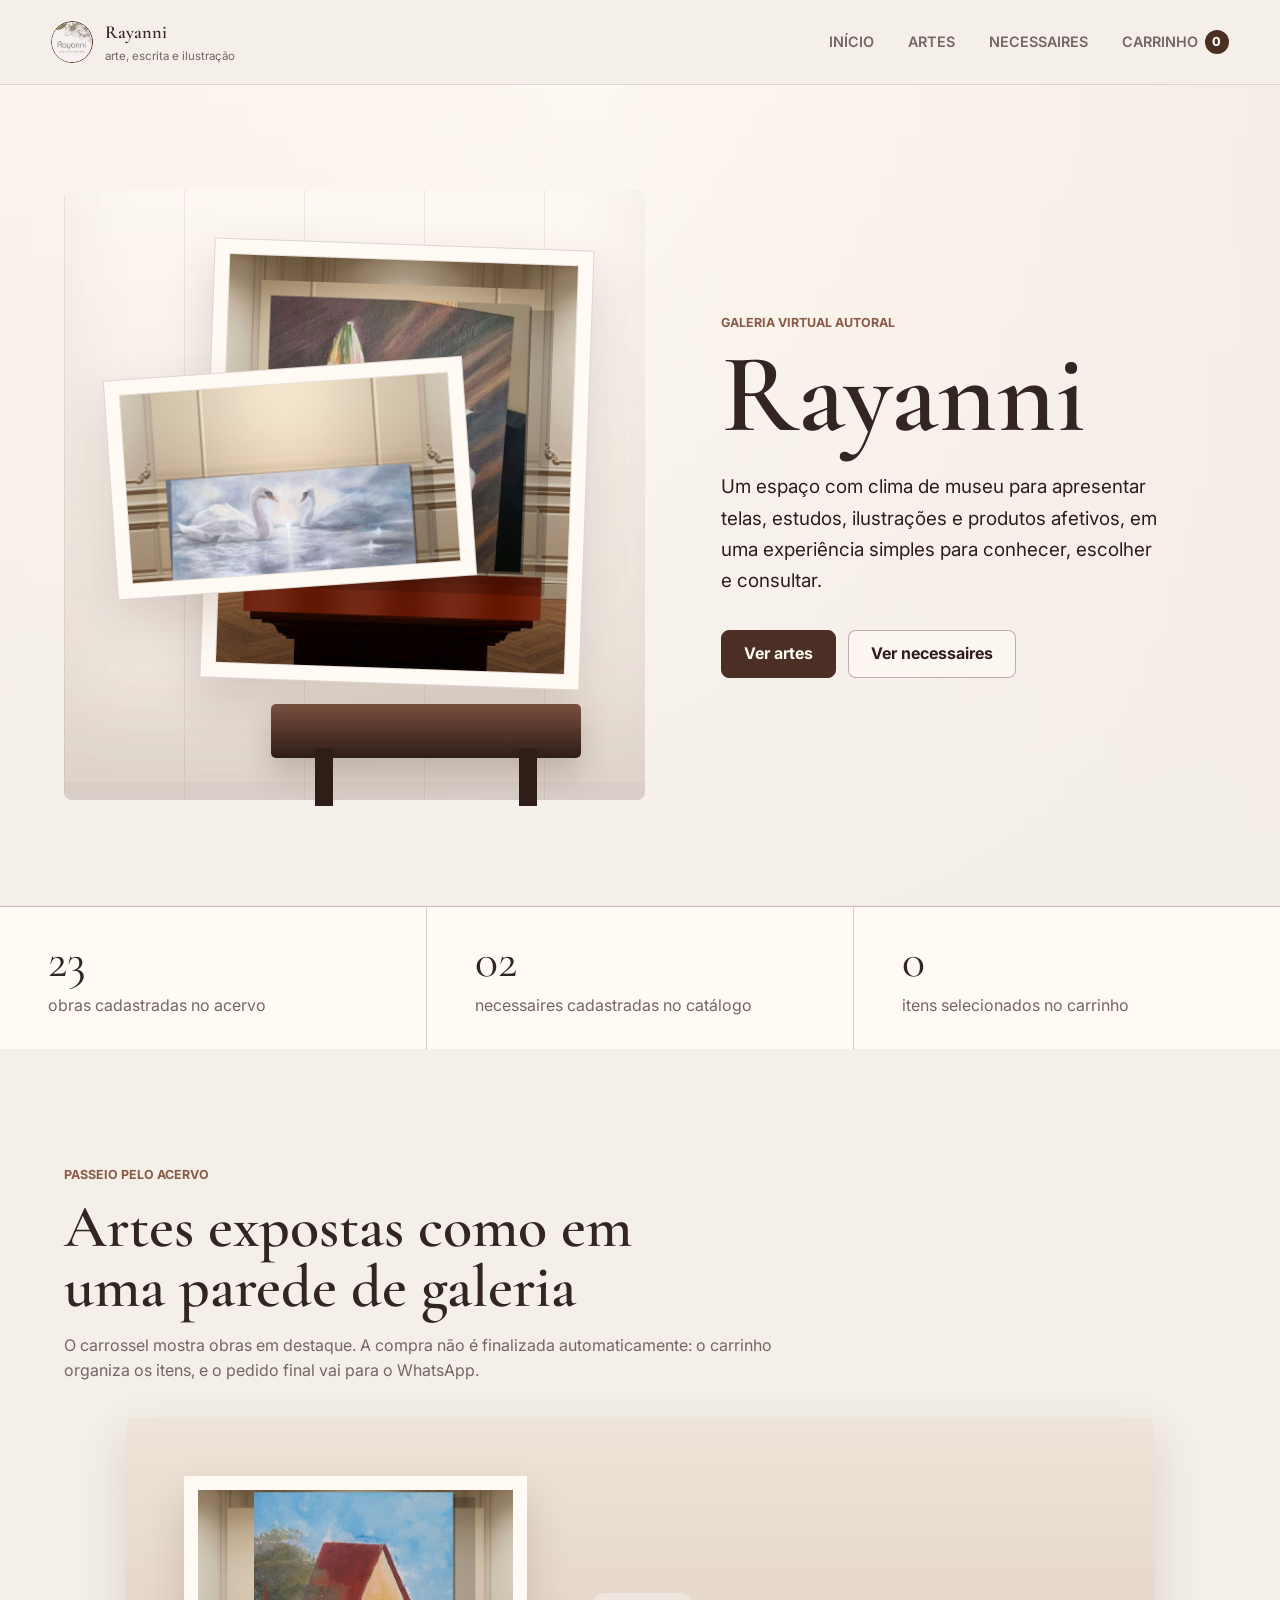
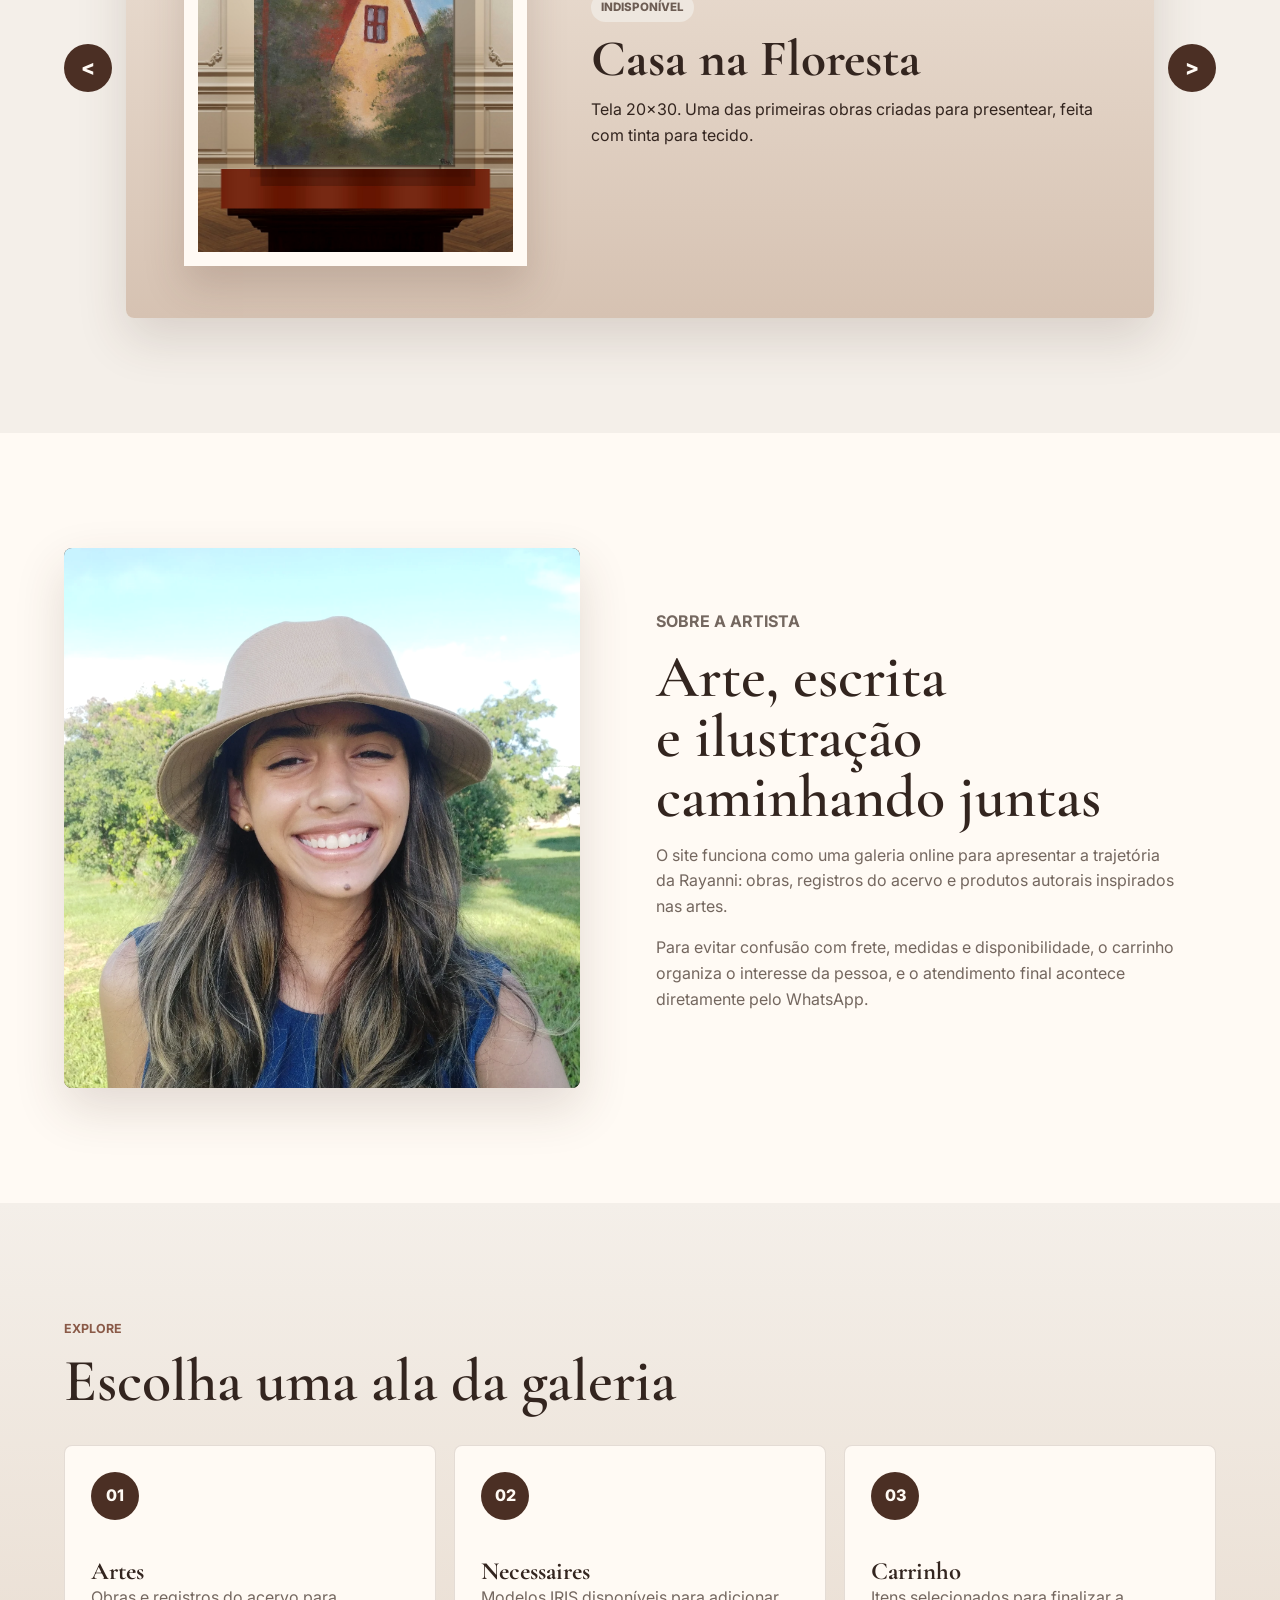
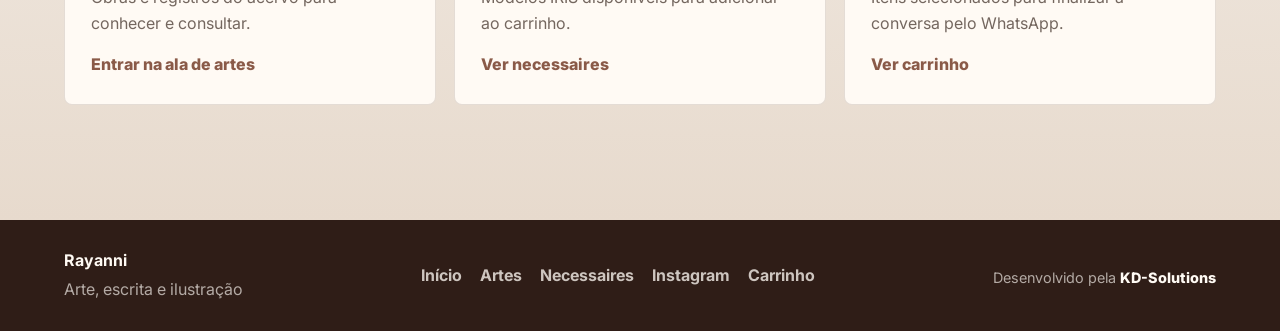
==== index.html @ 0663e1e3 "Add files via upload" ====
﻿<!DOCTYPE html>
<html lang="pt-BR">
<head>
  <meta charset="UTF-8" />
  <meta name="viewport" content="width=device-width, initial-scale=1.0" />
  <meta name="description" content="Galeria virtual de Rayanni: arte, escrita, ilustração e produtos autorais." />
  <title>Rayanni | Galeria Virtual</title>
  <link rel="icon" type="image/png" href="assets/favicon.png" />
  <link rel="apple-touch-icon" href="assets/favicon.png" />
  <link rel="preconnect" href="https://fonts.googleapis.com" />
  <link rel="preconnect" href="https://fonts.gstatic.com" crossorigin />
  <link href="https://fonts.googleapis.com/css2?family=Cormorant+Garamond:wght@500;600;700&family=Inter:wght@400;500;600;700&display=swap" rel="stylesheet" />
  <link rel="stylesheet" href="css/styles.css" />
</head>
<body>
  <header class="site-header" data-header>
    <a class="brand" href="index.html" aria-label="Rayanni - Início">
      <img class="brand-logo" src="assets/logo-rayanni-header.jpeg" alt="Rayanni" />
      <span>
        <strong>Rayanni</strong>
        <small>arte, escrita e ilustração</small>
      </span>
    </a>

    <button class="menu-button" type="button" aria-label="Abrir menu" aria-expanded="false" data-menu-button>
      <span></span>
      <span></span>
      <span></span>
    </button>

    <nav class="nav" data-nav aria-label="Navegação principal">
      <a href="index.html">Início</a>
      <a href="pages/artes.html">Artes</a>
      <a href="pages/necessaires.html">Necessaires</a>
      <a href="pages/carrinho.html" class="cart-link">Carrinho <span data-cart-count>0</span></a>
    </nav>
  </header>

  <main>
    <section class="museum-hero" aria-label="Galeria virtual Rayanni">
      <div class="museum-wall">
        <div class="wall-frame frame-large">
          <img src="assets/obra-lirio-branco.jpg" alt="Obra Lírio Branco" />
        </div>
        <div class="wall-frame frame-small">
          <img src="assets/obra-cisne-do-lago.jpg" alt="Obra Cisne do Lago" />
        </div>
        <div class="museum-bench" aria-hidden="true"></div>
      </div>

      <div class="museum-copy">
        <p class="eyebrow">Galeria virtual autoral</p>
        <h1>Rayanni</h1>
        <p class="hero-subtitle">Um espaço com clima de museu para apresentar telas, estudos, ilustrações e produtos afetivos, em uma experiência simples para conhecer, escolher e consultar.</p>
        <div class="hero-actions">
          <a class="button primary" href="pages/artes.html">Ver artes</a>
          <a class="button ghost" href="pages/necessaires.html">Ver necessaires</a>
        </div>
      </div>
    </section>

    <section class="intro-band" aria-label="Resumo">
      <div>
        <span>23</span>
        <p>obras cadastradas no acervo</p>
      </div>
      <div>
        <span>02</span>
        <p>necessaires cadastradas no catálogo</p>
      </div>
      <div>
        <span data-cart-count>0</span>
        <p>itens selecionados no carrinho</p>
      </div>
    </section>

    <section class="section">
      <div class="section-heading">
        <p class="eyebrow">Passeio pelo acervo</p>
        <h2>Artes expostas como em uma parede de galeria</h2>
        <p>O carrossel mostra obras em destaque. A compra não é finalizada automaticamente: o carrinho organiza os itens, e o pedido final vai para o WhatsApp.</p>
      </div>

      <div class="showcase-carousel" data-carousel>
        <button class="carousel-control prev" type="button" aria-label="Arte anterior" data-carousel-prev>&lt;</button>
        <div class="carousel-track" data-carousel-track>
          <article class="carousel-slide is-active">
            <img src="assets/obra-casa-na-floresta.jpeg" alt="Casa na Floresta" />
            <div>
              <span class="status unavailable">Indispon&iacute;vel</span>
              <h3>Casa na Floresta</h3>
              <p>Tela 20x30. Uma das primeiras obras criadas para presentear, feita com tinta para tecido.</p>
            </div>
          </article>
          <article class="carousel-slide">
            <img src="assets/obra-tarde-na-praia.jpeg" alt="Tarde na Praia" />
            <div>
              <span class="status unavailable">Indispon&iacute;vel</span>
              <h3>Tarde na Praia</h3>
              <p>Tela 20x30. Obra feita para presentear, inspirada na praia de Pereira Barreto, no interior de SP.</p>
            </div>
          </article>
          <article class="carousel-slide">
            <img src="assets/obra-viagem.jpeg" alt="Viagem" />
            <div>
              <span class="status unavailable">Indispon&iacute;vel</span>
              <h3>Viagem</h3>
              <p>Tela 30x40. Marco da migração para o uso de tinta acrílica.</p>
            </div>
          </article>
          <article class="carousel-slide">
            <img src="assets/obra-por-do-sol.jpeg" alt="Pôr do Sol" />
            <div>
              <span class="status unavailable">Indispon&iacute;vel</span>
              <h3>Pôr do Sol</h3>
              <p>Tela 30x40. Acrílico sobre tela. Foi a primeira obra vendida pela artista.</p>
            </div>
          </article>
          <article class="carousel-slide">
            <img src="assets/obra-vaso-de-tulipas.jpeg" alt="Vaso de Tulipas" />
            <div>
              <span class="status unavailable">Indispon&iacute;vel</span>
              <h3>Vaso de Tulipas</h3>
              <p>Tela 30x40. Primeira tela feita com tinta acrílica; mais tarde, foi reformada e vendida.</p>
            </div>
          </article>
          <article class="carousel-slide">
            <img src="assets/obra-um-casal-no-paraiso.jpeg" alt="Encomenda Paisagem" />
            <div>
              <span class="status unavailable">Indispon&iacute;vel</span>
              <h3>Encomenda Paisagem</h3>
              <p>Composição de um casal no paraíso, com uso de papel fotográfico.</p>
            </div>
          </article>
          <article class="carousel-slide">
            <img src="assets/obra-campo-de-lavanda.jpeg" alt="Campo de Lavanda" />
            <div>
              <span class="status unavailable">Indispon&iacute;vel</span>
              <h3>Campo de Lavanda</h3>
              <p>Tela 50x80. Obra reformada e coberta com tinta a óleo.</p>
            </div>
          </article>
          <article class="carousel-slide">
            <img src="assets/obra-tartaruga.jpeg" alt="Tartaruga" />
            <div>
              <span class="status unavailable">Indispon&iacute;vel</span>
              <h3>Tartaruga</h3>
              <p>Tela 30x40. Acrílico sobre tela, envernizada e vendida.</p>
            </div>
          </article>
          <article class="carousel-slide">
            <img src="assets/obra-pintura-papel-canson.jpg" alt="Pintura em Papel Canson" />
            <div>
              <span class="status unavailable">Indispon&iacute;vel</span>
              <h3>Pintura em Papel Canson</h3>
              <p>Primeira experiência testando técnicas de paisagem.</p>
            </div>
          </article>
          <article class="carousel-slide">
            <img src="assets/obra-vaso-de-tulipas-reforma.jpg" alt="Vaso de Tulipas - Reforma" />
            <div>
              <span class="status unavailable">Indispon&iacute;vel</span>
              <h3>Vaso de Tulipas - Reforma</h3>
              <p>Acrílico e óleo sobre tela, envernizada. Reforma do primeiro quadro de tulipas.</p>
            </div>
          </article>
          <article class="carousel-slide">
            <img src="assets/obra-pintura-em-papel-tigre.jpg" alt="Pintura em Papel" />
            <div>
              <span class="status unavailable">Indispon&iacute;vel</span>
              <h3>Pintura em Papel</h3>
              <p>Feita com tinta acrílica.</p>
            </div>
          </article>
          <article class="carousel-slide">
            <img src="assets/obra-abelha.jpg" alt="Abelha" />
            <div>
              <span class="status unavailable">Indispon&iacute;vel</span>
              <h3>Abelha</h3>
              <p>Tela 10x10. Acrílico sobre tela, uma descoberta de texturas.</p>
            </div>
          </article>
          <article class="carousel-slide">
            <img src="assets/obra-girassois.jpg" alt="Girassóis" />
            <div>
              <span class="status available">Dispon&iacute;vel</span>
              <h3>Girassóis</h3>
              <p>Tela 50x80. Acrílico sobre tela. Obra inspirada em Van Gogh.</p>
            </div>
          </article>
          <article class="carousel-slide">
            <img src="assets/obra-orquidea.jpg" alt="Orquídea" />
            <div>
              <span class="status unavailable">Indispon&iacute;vel</span>
              <h3>Orquídea</h3>
              <p>Tela 30x40. Acrílico sobre tela, envernizada e parte do acervo pessoal.</p>
            </div>
          </article>
          <article class="carousel-slide">
            <img src="assets/obra-orgulho-e-preconceito.jpg" alt="Orgulho e Preconceito" />
            <div>
              <span class="status unavailable">Indispon&iacute;vel</span>
              <h3>Orgulho e Preconceito</h3>
              <p>Tela 30x40. Acrílico sobre tela, envernizada e inspirada no filme de 2005.</p>
            </div>
          </article>
          <article class="carousel-slide">
            <img src="assets/obra-lavanda-mini.jpg" alt="Lavanda" />
            <div>
              <span class="status unavailable">Indispon&iacute;vel</span>
              <h3>Lavanda</h3>
              <p>Tela 12x12. Mini tela em acrílico e óleo, criada para aproximar as flores e seus detalhes.</p>
            </div>
          </article>
          <article class="carousel-slide">
            <img src="assets/obra-iris.jpg" alt="Iris" />
            <div>
              <span class="status unavailable">Indispon&iacute;vel</span>
              <h3>Iris</h3>
              <p>Tela 30x40. Acrílico e óleo sobre tela, envernizada e parte do acervo pessoal.</p>
            </div>
          </article>
          <article class="carousel-slide">
            <img src="assets/obra-magnolias.jpg" alt="Magnólias" />
            <div>
              <span class="status unavailable">Indispon&iacute;vel</span>
              <h3>Magnólias</h3>
              <p>Tela de encomenda 30x40. Acrílico e óleo sobre tela, envernizada e criada para o cliente.</p>
            </div>
          </article>
          <article class="carousel-slide">
            <img src="assets/obra-cavalo-branco.jpg" alt="Cavalo Branco" />
            <div>
              <span class="status available">Dispon&iacute;vel</span>
              <h3>Cavalo Branco</h3>
              <p>Tela 50x80. Óleo sobre tela, envernizada.</p>
            </div>
          </article>
          <article class="carousel-slide">
            <img src="assets/obra-lirio-branco.jpg" alt="Lírio Branco" />
            <div>
              <span class="status unavailable">Indispon&iacute;vel</span>
              <h3>Lírio Branco</h3>
              <p>Tela 30x40. Óleo e acrílico sobre tela, envernizada e parte do acervo pessoal.</p>
            </div>
          </article>
          <article class="carousel-slide">
            <img src="assets/obra-estrada-rural.jpg" alt="Estrada Rural" />
            <div>
              <span class="status available">Dispon&iacute;vel</span>
              <h3>Estrada Rural</h3>
              <p>Tela 30x40. Óleo sobre tela, envernizada, primeira pintura completa usando tinta a óleo.</p>
            </div>
          </article>
          <article class="carousel-slide">
            <img src="assets/obra-cisne-do-lago.jpg" alt="Cisne do Lago" />
            <div>
              <span class="status available">Dispon&iacute;vel</span>
              <h3>Cisne do Lago</h3>
              <p>Tela 30x60. Óleo sobre tela.</p>
            </div>
          </article>
          <article class="carousel-slide">
            <img src="assets/obra-oceano.jpg" alt="Oceano" />
            <div>
              <span class="status unavailable">Indispon&iacute;vel</span>
              <h3>Oceano</h3>
              <p>Tela 30x40. Acrílico sobre tela, envernizada e vendida.</p>
            </div>
          </article>
        </div>
        <button class="carousel-control next" type="button" aria-label="Próxima arte" data-carousel-next>&gt;</button>
      </div>
    </section>

    <section class="feature" id="sobre">
      <figure class="feature-image">
        <img src="assets/rayanni-perfil.png" alt="Rayanni sorrindo em uma área externa" />
      </figure>
      <div class="feature-copy">
        <p class="eyebrow">Sobre a artista</p>
        <h2>Arte, escrita e ilustração caminhando juntas</h2>
        <p>O site funciona como uma galeria online para apresentar a trajetória da Rayanni: obras, registros do acervo e produtos autorais inspirados nas artes.</p>
        <p>Para evitar confusão com frete, medidas e disponibilidade, o carrinho organiza o interesse da pessoa, e o atendimento final acontece diretamente pelo WhatsApp.</p>
      </div>
    </section>

    <section class="section product-section">
      <div class="section-heading compact">
        <p class="eyebrow">Explore</p>
        <h2>Escolha uma ala da galeria</h2>
      </div>

      <div class="product-grid museum-links">
        <article data-card-link="pages/artes.html" role="link" tabindex="0" aria-label="Entrar na ala de artes">
          <span class="product-icon">01</span>
          <h3>Artes</h3>
          <p>Obras e registros do acervo para conhecer e consultar.</p>
          <a class="inline-link" href="pages/artes.html">Entrar na ala de artes</a>
        </article>
        <article data-card-link="pages/necessaires.html" role="link" tabindex="0" aria-label="Ver necessaires">
          <span class="product-icon">02</span>
          <h3>Necessaires</h3>
          <p>Modelos IRIS disponíveis para adicionar ao carrinho.</p>
          <a class="inline-link" href="pages/necessaires.html">Ver necessaires</a>
        </article>
        <article data-card-link="pages/carrinho.html" role="link" tabindex="0" aria-label="Ver carrinho">
          <span class="product-icon">03</span>
          <h3>Carrinho</h3>
          <p>Itens selecionados para finalizar a conversa pelo WhatsApp.</p>
          <a class="inline-link" href="pages/carrinho.html">Ver carrinho</a>
        </article>
      </div>
    </section>
  </main>

  <footer class="footer">
    <div>
      <strong>Rayanni</strong>
      <p>Arte, escrita e ilustração</p>
    </div>
    <div class="footer-links">
      <a href="index.html">Início</a>
      <a href="pages/artes.html">Artes</a>
      <a href="pages/necessaires.html">Necessaires</a>
      <a href="https://www.instagram.com/ray_artnook?utm_source=qr&amp;igsh=NzhoNDhlMDdvcHk4" target="_blank" rel="noreferrer">Instagram</a>
      <a href="pages/carrinho.html">Carrinho</a>
    </div>
    <p class="footer-credit">
      Desenvolvido pela
      <a href="https://www.instagram.com/kdsolutions.br/" target="_blank" rel="noreferrer">KD-Solutions</a>
    </p>
  </footer>

  <script src="js/script.js"></script>
</body>
</html>
---- css/styles.css ----
﻿:root {
  --coffee: #4b2f24;
  --coffee-deep: #2f1d17;
  --coffee-soft: #8a6557;
  --ink: #33251f;
  --muted: #74675f;
  --paper: #f4efe9;
  --surface: #fffaf4;
  --clay: #8a5a48;
  --moss: #6f745f;
  --sage: #ded8ca;
  --line: rgba(75, 47, 36, 0.15);
  --shadow: 0 20px 50px rgba(75, 47, 36, 0.16);
  --radius: 8px;
}

* {
  box-sizing: border-box;
}

html {
  scroll-behavior: smooth;
}

body {
  margin: 0;
  color: var(--ink);
  background: var(--paper);
  font-family: Inter, system-ui, -apple-system, BlinkMacSystemFont, "Segoe UI", sans-serif;
  font-size: 16px;
  line-height: 1.6;
  overflow-x: hidden;
  text-rendering: optimizeLegibility;
}

img,
svg {
  display: block;
  max-width: 100%;
}

a {
  color: inherit;
  text-decoration: none;
}

h1,
h2,
h3,
p,
a,
button,
small {
  overflow-wrap: break-word;
}

h1,
h2,
h3 {
  text-wrap: balance;
}

p {
  text-wrap: pretty;
}

.site-header,
.hero-content,
.canvas,
.intro-band div,
.art-card,
.feature-image,
.feature-copy,
.product-grid article,
.contact > div,
.contact-form {
  will-change: transform, opacity;
}

.site-header {
  position: sticky;
  top: 0;
  z-index: 20;
  display: flex;
  align-items: center;
  justify-content: space-between;
  gap: 24px;
  padding: 18px clamp(18px, 4vw, 56px);
  background: rgba(244, 239, 233, 0.92);
  border-bottom: 1px solid var(--line);
  backdrop-filter: blur(18px);
  min-height: 79px;
  animation: slideDown 0.7s ease both;
}

.brand {
  display: inline-flex;
  align-items: center;
  gap: 12px;
  min-width: 0;
}

.brand-logo {
  width: 42px;
  height: 42px;
  flex: 0 0 42px;
  object-fit: cover;
  object-position: center;
  border: 1px solid var(--coffee);
  border-radius: 50%;
  clip-path: circle(50%);
  background: var(--surface);
}

.brand strong,
.hero h1,
.section-heading h2,
.feature-copy h2,
.contact h2 {
  font-family: "Cormorant Garamond", Georgia, serif;
  font-weight: 600;
}

.brand strong {
  display: block;
  font-size: 1.15rem;
}

.brand small {
  display: block;
  color: var(--muted);
  font-size: 0.72rem;
  text-transform: lowercase;
}

.nav {
  display: flex;
  align-items: center;
  gap: clamp(14px, 3vw, 34px);
  color: var(--muted);
  font-size: 0.9rem;
  font-weight: 600;
  text-transform: uppercase;
}

.nav a:hover {
  color: var(--coffee);
}

.cart-link {
  display: inline-flex;
  align-items: center;
  gap: 7px;
}

.cart-link [data-cart-count] {
  display: inline-grid;
  min-width: 24px;
  height: 24px;
  padding: 0 7px;
  place-items: center;
  color: var(--surface);
  background: var(--coffee);
  border-radius: 999px;
  font-size: 0.78rem;
  font-weight: 800;
}

.floating-cart-button {
  display: none;
}

.menu-button {
  display: none;
  width: 42px;
  height: 42px;
  padding: 9px;
  background: transparent;
  border: 1px solid var(--line);
  border-radius: var(--radius);
}

.menu-button span {
  display: block;
  height: 2px;
  margin: 5px 0;
  background: var(--coffee);
}

.hero {
  position: relative;
  min-height: calc(100svh - 79px);
  display: grid;
  align-items: center;
  padding: clamp(48px, 8vw, 96px) clamp(18px, 5vw, 72px);
  overflow: hidden;
  background:
    linear-gradient(90deg, rgba(244, 239, 233, 0.98), rgba(244, 239, 233, 0.78), rgba(244, 239, 233, 0.24)),
    url("../assets/hero-studio.png") center right / cover no-repeat;
}

.hero::after {
  content: "";
  position: absolute;
  inset: auto 0 0;
  height: 26%;
  background: linear-gradient(0deg, var(--paper), transparent);
  pointer-events: none;
}

.hero-content {
  position: relative;
  z-index: 2;
  max-width: 690px;
  animation: fadeLift 0.9s ease 0.12s both;
}

.eyebrow {
  margin: 0 0 12px;
  color: var(--clay);
  font-size: 0.78rem;
  font-weight: 700;
  letter-spacing: 0;
  text-transform: uppercase;
}

.hero h1 {
  margin: 0;
  font-size: 7.25rem;
  line-height: 0.9;
}

.hero-subtitle {
  max-width: 610px;
  margin: 26px 0 0;
  color: var(--coffee-deep);
  font-size: 1.18rem;
  line-height: 1.65;
}

.hero-actions {
  display: flex;
  flex-wrap: wrap;
  gap: 12px;
  margin-top: 34px;
}

.button {
  display: inline-flex;
  align-items: center;
  justify-content: center;
  min-height: 48px;
  padding: 0 22px;
  border: 1px solid var(--coffee);
  border-radius: var(--radius);
  font-weight: 700;
  text-align: center;
  transition: transform 0.2s ease, background 0.2s ease, color 0.2s ease;
}

.button:hover {
  transform: translateY(-2px);
}

.button.primary {
  background: var(--coffee);
  border-color: var(--coffee);
  color: var(--surface);
}

.button.ghost {
  color: var(--coffee-deep);
  background: rgba(255, 250, 244, 0.64);
  border-color: rgba(75, 47, 36, 0.35);
}

.button.full {
  width: 100%;
}

.hero-art {
  position: absolute;
  inset: 0;
  pointer-events: none;
}

.museum-hero {
  position: relative;
  min-height: calc(100svh - 79px);
  display: grid;
  grid-template-columns: minmax(340px, 1.08fr) minmax(320px, 0.92fr);
  gap: clamp(30px, 6vw, 86px);
  align-items: center;
  padding: clamp(42px, 6vw, 76px) clamp(18px, 5vw, 72px);
  overflow: hidden;
  background:
    linear-gradient(180deg, rgba(255, 250, 244, 0.72), rgba(244, 239, 233, 0.96)),
    linear-gradient(90deg, #eee3d7, #f8f1e9 46%, #dfcfc0);
}

.museum-wall {
  position: relative;
  min-height: 610px;
  border-bottom: 18px solid rgba(75, 47, 36, 0.2);
  background:
    linear-gradient(90deg, rgba(75, 47, 36, 0.08) 1px, transparent 1px),
    linear-gradient(180deg, rgba(255, 250, 244, 0.68), rgba(209, 190, 174, 0.3));
  background-size: 120px 100%, 100% 100%;
  border-radius: var(--radius);
  box-shadow: inset 0 -60px 80px rgba(75, 47, 36, 0.08);
}

.wall-frame {
  position: absolute;
  padding: 14px;
  background: #fffaf4;
  border: 1px solid rgba(75, 47, 36, 0.18);
  box-shadow: 0 22px 48px rgba(75, 47, 36, 0.16);
  transition: transform 0.35s ease, box-shadow 0.35s ease;
}

.wall-frame:hover {
  transform: translateY(-6px) rotate(0deg);
  box-shadow: 0 28px 60px rgba(75, 47, 36, 0.22);
}

.wall-frame img {
  width: 100%;
  height: 100%;
  object-fit: cover;
  border: 1px solid rgba(75, 47, 36, 0.12);
}

.frame-large {
  right: 10%;
  top: 9%;
  width: min(45vw, 380px);
  height: 440px;
  transform: rotate(2deg);
}

.frame-small {
  left: 8%;
  top: 30%;
  width: min(42vw, 360px);
  height: 220px;
  transform: rotate(-4deg);
  z-index: 2;
}

.frame-medium {
  left: 38%;
  bottom: 8%;
  width: min(28vw, 260px);
  height: 250px;
  transform: rotate(2deg);
}

.museum-bench {
  position: absolute;
  right: 11%;
  bottom: 24px;
  width: 310px;
  height: 54px;
  background: linear-gradient(180deg, #79503f, var(--coffee-deep));
  border-radius: 5px;
  box-shadow: 0 16px 30px rgba(75, 47, 36, 0.22);
}

.museum-bench::before,
.museum-bench::after {
  content: "";
  position: absolute;
  bottom: -48px;
  width: 18px;
  height: 58px;
  background: var(--coffee-deep);
}

.museum-bench::before {
  left: 44px;
}

.museum-bench::after {
  right: 44px;
}

.museum-copy {
  position: relative;
  z-index: 2;
  max-width: 44rem;
  animation: fadeLift 0.9s ease 0.12s both;
}

.museum-copy h1,
.page-hero h1 {
  margin: 0;
  font-family: "Cormorant Garamond", Georgia, serif;
  font-size: 7rem;
  line-height: 0.9;
  font-weight: 600;
}

.canvas {
  position: absolute;
  border: 12px solid #f8f4ee;
  box-shadow: var(--shadow);
  background-size: cover;
  background-position: center;
  transform: rotate(var(--tilt));
  animation: canvasFloat 1s ease both;
  transition: transform 0.35s ease, box-shadow 0.35s ease;
}

.canvas::before {
  content: "";
  position: absolute;
  inset: 16px;
  border: 1px solid rgba(255, 255, 255, 0.6);
}

.canvas-one {
  --tilt: -5deg;
  right: 8vw;
  top: 13vh;
  width: min(36vw, 460px);
  aspect-ratio: 4 / 5;
  background-image: url("../assets/obra-caminho.png");
  animation-delay: 0.28s;
}

.canvas-two {
  --tilt: 6deg;
  right: 28vw;
  bottom: 6vh;
  width: min(28vw, 340px);
  aspect-ratio: 1 / 1;
  background-image: url("../assets/obra-jardim.png");
  animation-delay: 0.42s;
}

.canvas-three {
  --tilt: 4deg;
  right: -4vw;
  bottom: 13vh;
  width: min(24vw, 300px);
  aspect-ratio: 3 / 4;
  background-image: url("../assets/obra-flor.png");
  animation-delay: 0.55s;
}

.intro-band {
  display: grid;
  grid-template-columns: repeat(3, 1fr);
  gap: 1px;
  background: var(--line);
  border-block: 1px solid var(--line);
}

.intro-band div {
  min-height: 132px;
  padding: 30px clamp(18px, 4vw, 48px);
  background: var(--surface);
  animation: fadeLift 0.75s ease both;
}

.intro-band div:nth-child(2) {
  animation-delay: 0.12s;
}

.intro-band div:nth-child(3) {
  animation-delay: 0.24s;
}

.intro-band span {
  display: block;
  font-family: "Cormorant Garamond", serif;
  font-size: 3rem;
  line-height: 1;
}

.intro-band p {
  margin: 8px 0 0;
  color: var(--muted);
}

.section,
.feature,
.contact,
.footer {
  padding-inline: clamp(18px, 5vw, 72px);
}

.section {
  padding-block: clamp(64px, 9vw, 118px);
}

.section-heading {
  max-width: 760px;
  margin-bottom: 34px;
}

.section-heading.compact {
  max-width: 660px;
}

.section-heading h2,
.feature-copy h2,
.contact h2 {
  margin: 0;
  font-size: 3.75rem;
  line-height: 1;
}

.section-heading p:not(.eyebrow),
.feature-copy p,
.contact p {
  color: var(--muted);
  font-size: 1rem;
  max-width: 46rem;
}

.museum-copy p,
.art-info p,
.product-grid p,
.cart-item p,
.cart-summary p,
.empty-cart p {
  max-width: 42rem;
}

.filters {
  display: flex;
  flex-wrap: wrap;
  gap: 10px;
  margin-bottom: 26px;
}

.filter {
  min-height: 40px;
  padding: 0 16px;
  color: var(--muted);
  background: transparent;
  border: 1px solid var(--line);
  border-radius: 999px;
  font: inherit;
  font-weight: 700;
  cursor: pointer;
  transition: transform 0.2s ease, color 0.2s ease, background 0.2s ease, border-color 0.2s ease;
}

.filter.active,
.filter:hover {
  color: var(--surface);
  background: var(--coffee);
  border-color: var(--coffee);
}

.filter:hover {
  transform: translateY(-1px);
}

.page-hero {
  min-height: 430px;
  display: grid;
  align-content: end;
  padding: clamp(72px, 9vw, 120px) clamp(18px, 5vw, 72px) clamp(44px, 7vw, 84px);
  background:
    linear-gradient(90deg, rgba(244, 239, 233, 0.98), rgba(244, 239, 233, 0.72)),
    url("../assets/hero-studio.png") center / cover no-repeat;
}

.page-hero p {
  max-width: 680px;
  color: var(--coffee-deep);
  font-size: 1.12rem;
  line-height: 1.65;
}

.art-page-hero {
  position: relative;
  overflow: hidden;
  background:
    radial-gradient(circle at 82% 44%, rgba(255, 250, 244, 0.1) 0 20%, transparent 21%),
    linear-gradient(90deg, rgba(244, 239, 233, 0.98) 0%, rgba(244, 239, 233, 0.88) 36%, rgba(244, 239, 233, 0.2) 66%, rgba(75, 47, 36, 0.1) 100%),
    url("../assets/artes-rayanni-hero.jpeg") right 32% center / auto 116% no-repeat,
    linear-gradient(135deg, #f4efe9, #d5c8bc);
  box-shadow: inset 0 -1px 0 rgba(75, 47, 36, 0.12);
}

.necessaire-page-hero {
  position: relative;
  overflow: hidden;
  background:
    radial-gradient(circle at 84% 48%, rgba(255, 250, 244, 0.08) 0 18%, transparent 19%),
    linear-gradient(90deg, rgba(244, 239, 233, 0.98) 0%, rgba(244, 239, 233, 0.88) 36%, rgba(244, 239, 233, 0.24) 62%, rgba(75, 47, 36, 0.12) 100%),
    url("../assets/necessaires-rayanni-hero.jpeg") right 38% center / auto 118% no-repeat,
    linear-gradient(135deg, #f4efe9, #d8cabd);
  box-shadow: inset 0 -1px 0 rgba(75, 47, 36, 0.12);
}

.cart-page-hero {
  min-height: 360px;
  background:
    linear-gradient(135deg, var(--coffee-deep), var(--coffee) 58%, var(--coffee-soft));
  color: var(--surface);
}

.cart-page-hero p {
  color: rgba(255, 250, 244, 0.78);
}

.gallery-grid {
  display: grid;
  grid-template-columns: repeat(4, minmax(0, 1fr));
  gap: 18px;
}

.art-card {
  overflow: hidden;
  background: var(--surface);
  border: 1px solid var(--line);
  border-radius: var(--radius);
  box-shadow: 0 12px 30px rgba(75, 47, 36, 0.1);
  transition: transform 0.28s ease, box-shadow 0.28s ease, border-color 0.28s ease;
}

.art-card:hover {
  transform: translateY(-6px);
  border-color: rgba(75, 47, 36, 0.34);
  box-shadow: 0 18px 42px rgba(75, 47, 36, 0.18);
}

.art-card:hover .art-image {
  transform: scale(1.025);
}

@media (hover: none) {
  .art-card:hover,
  .product-grid article:hover {
    transform: none;
  }

  .art-card:hover .art-image {
    transform: none;
  }
}

.art-card.is-hidden {
  display: none;
}

.gallery-grid .art-card.is-hidden,
.shop-grid .art-card.is-hidden {
  display: none;
}

.art-image {
  position: relative;
  z-index: 1;
  display: grid;
  aspect-ratio: 4 / 5;
  min-height: 240px;
  place-items: end start;
  padding: 16px;
  color: rgba(255, 250, 245, 0.84);
  font-size: 0.8rem;
  font-weight: 700;
  background-size: cover;
  background-position: center;
  transition: transform 0.45s ease;
}

.product-photo {
  position: relative;
  overflow: hidden;
  padding: 0;
  background: var(--surface);
  border: 0;
  cursor: zoom-in;
  font: inherit;
  text-align: left;
}

.product-photo img {
  width: 100%;
  height: 100%;
  min-height: 240px;
  object-fit: cover;
}

.product-photo span {
  position: absolute;
  left: 14px;
  bottom: 14px;
  display: inline-flex;
  padding: 7px 11px;
  color: var(--surface);
  background: rgba(75, 47, 36, 0.88);
  border-radius: 999px;
  font-size: 0.8rem;
  font-weight: 900;
}

.product-photo::after {
  content: "Ampliar";
  position: absolute;
  right: 14px;
  bottom: 14px;
  display: inline-flex;
  padding: 7px 11px;
  color: var(--coffee);
  background: rgba(255, 250, 244, 0.9);
  border-radius: 999px;
  font-size: 0.76rem;
  font-weight: 900;
}

.product-photo:focus-visible {
  outline: 3px solid rgba(75, 47, 36, 0.42);
  outline-offset: -3px;
}

.has-lightbox {
  overflow: hidden;
}

.image-lightbox {
  position: fixed;
  inset: 0;
  z-index: 100;
  display: none;
  align-items: center;
  justify-content: center;
  padding: clamp(18px, 4vw, 42px);
  background: rgba(47, 29, 23, 0.82);
  backdrop-filter: blur(10px);
}

.image-lightbox.is-open {
  display: flex;
}

.image-lightbox__panel {
  position: relative;
  display: grid;
  grid-template-columns: 48px minmax(0, 1fr) 48px;
  grid-template-rows: minmax(0, 1fr) auto;
  gap: 14px;
  width: min(1060px, 100%);
  max-height: min(860px, 92svh);
  padding: clamp(14px, 3vw, 22px);
  background: var(--surface);
  border-radius: var(--radius);
  box-shadow: 0 28px 80px rgba(0, 0, 0, 0.32);
}

.image-lightbox__panel img {
  grid-column: 2;
  width: 100%;
  max-height: min(720px, 72svh);
  object-fit: contain;
  background: #eadfd4;
  border-radius: var(--radius);
}

.image-lightbox__caption {
  grid-column: 2;
  display: flex;
  align-items: center;
  justify-content: space-between;
  gap: 14px;
  color: var(--ink);
}

.image-lightbox__caption strong {
  font-family: "Cormorant Garamond", Georgia, serif;
  font-size: 1.55rem;
  line-height: 1;
}

.image-lightbox__caption span {
  color: var(--muted);
  font-size: 0.9rem;
  font-weight: 800;
}

.image-lightbox__close,
.image-lightbox__control {
  display: grid;
  place-items: center;
  color: var(--surface);
  background: var(--coffee);
  border: 0;
  border-radius: 50%;
  font: inherit;
  font-weight: 900;
  cursor: pointer;
}

.image-lightbox__close {
  position: absolute;
  top: -14px;
  right: -14px;
  width: 42px;
  height: 42px;
  font-size: 1rem;
}

.image-lightbox__control {
  align-self: center;
  width: 48px;
  height: 48px;
  font-size: 1.3rem;
}

.image-lightbox__control--prev {
  grid-column: 1;
}

.image-lightbox__control--next {
  grid-column: 3;
}

.image-lightbox__control[hidden] {
  display: none;
}

.landscape-a {
  background:
    linear-gradient(0deg, rgba(35, 34, 31, 0.35), transparent 55%),
    url("../assets/obra-caminho.png") center / cover no-repeat;
}

.landscape-b {
  background:
    linear-gradient(0deg, rgba(35, 34, 31, 0.35), transparent 55%),
    url("../assets/obra-jardim.png") center / cover no-repeat;
}

.abstract-a {
  background:
    linear-gradient(0deg, rgba(35, 34, 31, 0.34), transparent 55%),
    url("../assets/obra-flor.png") center / cover no-repeat;
}

.sketch-a {
  background:
    linear-gradient(0deg, rgba(35, 34, 31, 0.34), transparent 55%),
    url("../assets/obra-serie.png") center / cover no-repeat;
}

.art-info {
  position: relative;
  z-index: 2;
  padding: 18px;
  display: flex;
  flex-direction: column;
  align-content: start;
  gap: 12px;
  background: var(--surface);
}

.status {
  display: flex;
  width: fit-content;
  max-width: 100%;
  margin-bottom: 0;
  padding: 5px 10px;
  border-radius: 999px;
  font-size: 0.72rem;
  font-weight: 800;
  text-transform: uppercase;
}

.status.available {
  color: #382318;
  background: #ead8cb;
}

.status.unavailable {
  color: #6d5d54;
  background: #eee7df;
}

.status.portfolio {
  color: var(--coffee);
  background: #e5d0be;
}

.status.commission {
  color: #3f2d23;
  background: #d9d1c4;
}

.status.canvas {
  color: #382318;
  background: #ead8cb;
}

.status.acrylic {
  color: var(--coffee);
  background: #e5d0be;
}

.status.oil {
  color: #fffaf5;
  background: var(--coffee);
}

.status.mixed {
  color: #3f2d23;
  background: #d9d1c4;
}

.status.paper {
  color: #4f392c;
  background: #efe2d5;
}

.art-info h3,
.product-grid h3 {
  margin: 0;
  font-family: "Cormorant Garamond", serif;
  font-size: 1.55rem;
  line-height: 1.1;
}

.art-info p,
.product-grid p {
  margin: 0;
  color: var(--muted);
}

.art-info a {
  display: inline-flex;
  margin-top: 8px;
  color: var(--clay);
  font-weight: 800;
  position: relative;
}

.inline-link {
  display: inline-flex;
  margin-top: 16px;
  color: var(--clay);
  font-weight: 800;
}

.shop-grid .art-card {
  display: grid;
  grid-template-rows: auto 1fr;
}

.cart-button,
.cart-clear {
  display: inline-flex;
  align-items: center;
  justify-content: center;
  width: 100%;
  min-height: 46px;
  margin-top: 10px;
  padding: 0 16px;
  color: var(--surface);
  background: var(--coffee);
  border: 1px solid var(--coffee);
  border-radius: var(--radius);
  font: inherit;
  line-height: 1.2;
  font-weight: 800;
  cursor: pointer;
  transition: transform 0.2s ease, background 0.2s ease;
}

.cart-button:hover,
.cart-clear:hover {
  transform: translateY(-2px);
}

.cart-button.secondary {
  color: var(--coffee);
  background: transparent;
}

.cart-clear {
  color: var(--coffee);
  background: transparent;
}

.cart-button.is-added {
  background: var(--moss);
  border-color: var(--moss);
}

.button.is-disabled {
  opacity: 0.55;
  pointer-events: none;
}

.necessaire-a {
  background:
    linear-gradient(0deg, rgba(35, 34, 31, 0.34), transparent 55%),
    radial-gradient(circle at 32% 36%, #ead8cb 0 26%, transparent 27%),
    linear-gradient(135deg, #7b5040, #dfc7b6 52%, #3d281f);
}

.necessaire-b {
  background:
    linear-gradient(0deg, rgba(35, 34, 31, 0.34), transparent 55%),
    url("../assets/obra-jardim.png") center / cover no-repeat;
}

.necessaire-c {
  background:
    linear-gradient(0deg, rgba(35, 34, 31, 0.34), transparent 55%),
    url("../assets/obra-caminho.png") center / cover no-repeat;
}

.necessaire-d {
  background:
    linear-gradient(0deg, rgba(35, 34, 31, 0.34), transparent 55%),
    url("../assets/obra-serie.png") center / cover no-repeat;
}

.showcase-carousel {
  position: relative;
  display: grid;
  grid-template-columns: 48px minmax(0, 1fr) 48px;
  gap: 14px;
  align-items: center;
}

.carousel-track {
  position: relative;
  min-height: 500px;
  overflow: hidden;
  border-radius: var(--radius);
  background:
    linear-gradient(180deg, #efe4d9, #d6c2b2);
  box-shadow: var(--shadow);
}

.carousel-slide {
  position: absolute;
  inset: 0;
  display: grid;
  grid-template-columns: minmax(260px, 0.68fr) minmax(260px, 1fr);
  gap: clamp(24px, 5vw, 70px);
  align-items: center;
  padding: clamp(24px, 5vw, 58px);
  opacity: 0;
  transform: translateX(26px);
  pointer-events: none;
  transition: opacity 0.45s ease, transform 0.45s ease;
}

.carousel-slide.reveal,
.carousel-slide.reveal.is-visible {
  opacity: 0;
  transform: translateX(26px);
  pointer-events: none;
}

.carousel-slide.is-active {
  opacity: 1;
  transform: translateX(0);
  pointer-events: auto;
}

.carousel-slide.is-active.reveal,
.carousel-slide.is-active.reveal.is-visible {
  opacity: 1;
  transform: translateX(0);
  pointer-events: auto;
}

.carousel-slide img {
  width: 100%;
  max-height: 390px;
  object-fit: cover;
  border: 14px solid var(--surface);
  box-shadow: 0 20px 38px rgba(75, 47, 36, 0.18);
}

.carousel-slide > div {
  display: grid;
  grid-template-columns: 1fr;
  justify-items: start;
  gap: 12px;
  min-width: 0;
}

.carousel-slide .status {
  display: inline-flex;
  width: auto;
  margin: 0;
}

.carousel-slide h3 {
  margin: 0;
  font-family: "Cormorant Garamond", Georgia, serif;
  font-size: 3.2rem;
  line-height: 1;
  overflow-wrap: anywhere;
}

.carousel-slide p {
  margin: 0;
}

.carousel-control {
  display: grid;
  width: 48px;
  height: 48px;
  place-items: center;
  color: var(--surface);
  background: var(--coffee);
  border: 0;
  border-radius: 50%;
  font: inherit;
  font-size: 1.3rem;
  font-weight: 800;
  cursor: pointer;
  position: relative;
  z-index: 6;
}

.cart-layout {
  display: grid;
  grid-template-columns: minmax(0, 1fr) minmax(300px, 380px);
  gap: 24px;
  align-items: start;
}

.cart-items {
  display: grid;
  gap: 14px;
}

.cart-item {
  display: grid;
  grid-template-columns: 112px minmax(0, 1fr) auto;
  gap: 16px;
  align-items: center;
  padding: 14px;
  background: var(--surface);
  border: 1px solid var(--line);
  border-radius: var(--radius);
}

.cart-item img {
  width: 112px;
  aspect-ratio: 1;
  object-fit: cover;
  border-radius: var(--radius);
}

.cart-item h3 {
  margin: 0 0 4px;
  font-family: "Cormorant Garamond", Georgia, serif;
  font-size: 1.55rem;
}

.cart-item p {
  margin: 0;
  color: var(--muted);
}

.remove-cart {
  min-height: 40px;
  padding: 0 12px;
  color: var(--coffee);
  background: transparent;
  border: 1px solid var(--line);
  border-radius: var(--radius);
  font: inherit;
  font-weight: 800;
  cursor: pointer;
}

.cart-summary {
  position: sticky;
  top: 106px;
  padding: 24px;
  background: var(--surface);
  border: 1px solid var(--line);
  border-radius: var(--radius);
  box-shadow: var(--shadow);
}

.cart-summary h2 {
  margin: 0;
  font-family: "Cormorant Garamond", Georgia, serif;
  font-size: 2.5rem;
}

.empty-cart {
  padding: 32px;
  background: var(--surface);
  border: 1px solid var(--line);
  border-radius: var(--radius);
}

.art-info a::after,
.footer-credit a::after {
  content: "";
  position: absolute;
  left: 0;
  right: 0;
  bottom: -2px;
  height: 1px;
  background: currentColor;
  transform: scaleX(0);
  transform-origin: right;
  transition: transform 0.25s ease;
}

.art-info a:hover::after,
.footer-credit a:hover::after {
  transform: scaleX(1);
  transform-origin: left;
}

.feature {
  display: grid;
  grid-template-columns: minmax(280px, 0.92fr) minmax(320px, 1fr);
  gap: clamp(28px, 6vw, 76px);
  align-items: center;
  padding-block: clamp(64px, 9vw, 118px);
  background: var(--surface);
}

.feature-image {
  margin: 0;
  min-height: 540px;
  border-radius: var(--radius);
  overflow: hidden;
  background: var(--coffee);
  box-shadow: var(--shadow);
}

.feature-image img {
  width: 100%;
  height: 100%;
  min-height: 540px;
  object-fit: cover;
  object-position: center 34%;
  filter: saturate(0.95) contrast(1.02);
}

.product-section {
  background:
    linear-gradient(180deg, var(--paper), #e7dacd);
}

.product-grid {
  display: grid;
  grid-template-columns: repeat(3, 1fr);
  gap: 18px;
}

.product-grid article {
  min-height: 240px;
  padding: 26px;
  background: var(--surface);
  border: 1px solid var(--line);
  border-radius: var(--radius);
  transition: transform 0.25s ease, border-color 0.25s ease;
}

.museum-links article {
  cursor: pointer;
}

.museum-links article:focus-visible {
  outline: 3px solid rgba(75, 47, 36, 0.34);
  outline-offset: 4px;
}

.product-grid article:hover {
  transform: translateY(-4px);
  border-color: rgba(75, 47, 36, 0.3);
}

.product-icon {
  display: inline-grid;
  width: 48px;
  height: 48px;
  margin-bottom: 38px;
  place-items: center;
  color: var(--surface);
  background: var(--coffee);
  border-radius: 50%;
  font-weight: 800;
}

.contact {
  display: grid;
  grid-template-columns: minmax(280px, 0.8fr) minmax(320px, 520px);
  gap: clamp(28px, 6vw, 76px);
  padding-block: clamp(64px, 9vw, 118px);
  background:
    linear-gradient(135deg, var(--coffee-deep), var(--coffee) 58%, var(--coffee-soft));
  color: var(--surface);
}

.contact p {
  color: rgba(255, 250, 245, 0.72);
}

.contact-form {
  display: grid;
  gap: 14px;
}

label {
  display: grid;
  gap: 7px;
  color: rgba(255, 250, 245, 0.74);
  font-weight: 700;
}

input,
select,
textarea {
  width: 100%;
  min-height: 48px;
  padding: 12px 14px;
  color: var(--ink);
  background: var(--surface);
  border: 1px solid transparent;
  border-radius: var(--radius);
  font: inherit;
}

textarea {
  resize: vertical;
}

.footer {
  display: flex;
  justify-content: space-between;
  align-items: center;
  gap: 24px;
  padding-block: 28px;
  background: var(--coffee-deep);
  color: var(--surface);
}

.footer p {
  margin: 4px 0 0;
  color: rgba(255, 250, 245, 0.64);
}

.footer-links {
  display: flex;
  flex-wrap: wrap;
  gap: 18px;
  align-items: center;
  color: rgba(255, 250, 245, 0.76);
  font-weight: 700;
}

.footer-credit {
  margin: 0;
  color: rgba(255, 250, 245, 0.66);
  font-size: 0.9rem;
}

.footer-credit a {
  position: relative;
  color: var(--surface);
  font-weight: 800;
}

.reveal {
  opacity: 0;
  transform: translateY(22px);
  transition: opacity 0.65s ease, transform 0.65s ease;
}

.reveal.is-visible {
  opacity: 1;
  transform: translateY(0);
}

@keyframes slideDown {
  from {
    opacity: 0;
    transform: translateY(-16px);
  }
  to {
    opacity: 1;
    transform: translateY(0);
  }
}

@keyframes fadeLift {
  from {
    opacity: 0;
    transform: translateY(22px);
  }
  to {
    opacity: 1;
    transform: translateY(0);
  }
}

@keyframes canvasFloat {
  from {
    opacity: 0;
    transform: translateY(24px) rotate(calc(var(--tilt) - 3deg));
  }
  to {
    opacity: 1;
    transform: translateY(0) rotate(var(--tilt));
  }
}

@media (max-width: 980px) {
  .museum-copy h1,
  .page-hero h1,
  .hero h1 {
    font-size: 5.4rem;
  }

  .section-heading h2,
  .feature-copy h2,
  .contact h2 {
    font-size: 3rem;
    line-height: 1.04;
  }

  .carousel-slide h3 {
    font-size: 2.65rem;
  }

  .museum-hero {
    grid-template-columns: 1fr;
  }

  .museum-wall {
    min-height: 520px;
  }

  .frame-large {
    width: min(58vw, 360px);
  }

  .frame-small {
    width: min(46vw, 320px);
  }

  .frame-medium {
    width: min(32vw, 240px);
  }

  .cart-layout {
    grid-template-columns: 1fr;
  }

  .cart-summary {
    position: static;
  }

  .gallery-grid,
  .product-grid {
    grid-template-columns: repeat(2, 1fr);
  }

  .canvas-one {
    right: -5vw;
    width: 44vw;
  }

  .canvas-two {
    right: 22vw;
    width: 32vw;
  }

  .feature,
  .contact {
    grid-template-columns: 1fr;
  }

  .contact-form {
    max-width: 620px;
  }

  .feature-image {
    min-height: 390px;
  }

  .feature-image img {
    min-height: 390px;
  }
}

@media (max-width: 760px) {
  .site-header {
    align-items: center;
    gap: 12px;
    padding-block: 12px;
  }

  .menu-button {
    display: block;
    flex: 0 0 auto;
  }

  .floating-cart-button {
    position: fixed;
    right: 18px;
    bottom: 18px;
    z-index: 50;
    display: grid;
    width: 62px;
    height: 62px;
    place-items: center;
    color: var(--surface);
    background: var(--coffee);
    border: 3px solid var(--surface);
    border-radius: 50%;
    box-shadow: 0 16px 34px rgba(47, 29, 23, 0.28);
  }

  .floating-cart-button svg {
    width: 29px;
    height: 29px;
    fill: none;
    stroke: currentColor;
    stroke-linecap: round;
    stroke-linejoin: round;
    stroke-width: 2.2;
  }

  .floating-cart-button [data-cart-count] {
    position: absolute;
    top: -7px;
    right: -6px;
    display: inline-grid;
    min-width: 25px;
    height: 25px;
    padding: 0 7px;
    place-items: center;
    color: var(--coffee);
    background: var(--surface);
    border: 2px solid var(--coffee);
    border-radius: 999px;
    font-size: 0.75rem;
    font-weight: 900;
  }

  .nav {
    position: absolute;
    inset: calc(100% + 8px) 12px auto;
    display: none;
    flex-direction: column;
    align-items: stretch;
    gap: 0;
    padding: 10px;
    background: var(--surface);
    border: 1px solid var(--line);
    border-radius: var(--radius);
    box-shadow: var(--shadow);
  }

  .nav.is-open {
    display: flex;
  }

  .nav a {
    padding: 13px;
    font-size: 0.86rem;
  }

  .museum-hero {
    min-height: auto;
    padding-top: 28px;
  }

  .museum-wall {
    min-height: 430px;
  }

  .museum-copy h1,
  .page-hero h1 {
    font-size: 4.2rem;
    line-height: 0.94;
  }

  .museum-copy {
    max-width: 42rem;
  }

  .hero-subtitle,
  .page-hero p {
    max-width: 38rem;
    font-size: 1.05rem;
    line-height: 1.62;
  }

  .section-heading h2,
  .feature-copy h2,
  .contact h2 {
    font-size: 2.55rem;
    line-height: 1.05;
  }

  .section-heading p:not(.eyebrow),
  .feature-copy p,
  .contact p {
    font-size: 0.98rem;
  }

  .art-info h3,
  .product-grid h3,
  .cart-item h3 {
    font-size: 1.42rem;
  }

  .frame-large {
    right: -3%;
    top: 8%;
    width: min(68vw, 300px);
    height: 310px;
  }

  .frame-small {
    left: 4%;
    top: 44%;
    width: min(62vw, 250px);
    height: 160px;
  }

  .frame-medium {
    display: none;
  }

  .museum-bench {
    right: 8%;
    width: min(70vw, 260px);
  }

  .page-hero {
    min-height: 330px;
    padding-bottom: 46px;
  }

  .art-page-hero {
    background:
      linear-gradient(90deg, rgba(244, 239, 233, 0.98) 0%, rgba(244, 239, 233, 0.9) 42%, rgba(244, 239, 233, 0.36) 74%, rgba(244, 239, 233, 0.14) 100%),
      url("../assets/artes-rayanni-hero.jpeg") right 28% center / auto 104% no-repeat,
      linear-gradient(135deg, #f4efe9, #d5c8bc);
  }

  .necessaire-page-hero {
    background:
      linear-gradient(90deg, rgba(244, 239, 233, 0.98) 0%, rgba(244, 239, 233, 0.9) 42%, rgba(244, 239, 233, 0.38) 74%, rgba(244, 239, 233, 0.16) 100%),
      url("../assets/necessaires-rayanni-hero.jpeg") right 34% center / auto 108% no-repeat,
      linear-gradient(135deg, #f4efe9, #d8cabd);
  }

  .showcase-carousel {
    grid-template-columns: 40px minmax(0, 1fr) 40px;
    gap: 8px;
  }

  .carousel-track {
    min-height: 580px;
  }

  .carousel-slide {
    grid-template-columns: 1fr;
    align-content: center;
    gap: 22px;
  }

  .carousel-slide img {
    max-height: 330px;
  }

  .carousel-control {
    width: 40px;
    height: 40px;
  }

  .image-lightbox__panel {
    grid-template-columns: 1fr;
    padding: 12px;
  }

  .image-lightbox__panel img,
  .image-lightbox__caption {
    grid-column: 1;
  }

  .image-lightbox__control {
    position: absolute;
    top: 46%;
    width: 42px;
    height: 42px;
  }

  .image-lightbox__control--prev {
    left: 18px;
  }

  .image-lightbox__control--next {
    right: 18px;
  }

  .hero {
    min-height: auto;
    align-items: end;
    padding-top: clamp(250px, 42vh, 330px);
    padding-bottom: 46px;
    background:
      linear-gradient(180deg, rgba(244, 239, 233, 0.34) 0%, rgba(244, 239, 233, 0.78) 44%, var(--paper) 72%),
      url("../assets/hero-studio.png") center top / cover no-repeat;
  }

  .hero-content {
    max-width: 100%;
    padding: 22px 0 0;
  }

  .hero h1 {
    font-size: 4rem;
    line-height: 0.94;
  }

  .hero-subtitle {
    max-width: 34rem;
    margin-top: 18px;
    color: var(--ink);
  }

  .canvas-one {
    top: 32px;
    right: -12vw;
    width: min(68vw, 300px);
    border-width: 9px;
    opacity: 0.92;
  }

  .canvas-two {
    top: 118px;
    right: 49vw;
    bottom: auto;
    width: min(40vw, 170px);
    border-width: 8px;
    opacity: 0.88;
  }

  .canvas-three {
    display: none;
  }

  .intro-band,
  .gallery-grid,
  .product-grid {
    grid-template-columns: 1fr;
  }

  .section {
    padding-block: 56px;
  }

  .cart-item {
    grid-template-columns: 88px minmax(0, 1fr);
  }

  .cart-item img {
    width: 88px;
  }

  .remove-cart {
    grid-column: 1 / -1;
  }

  .intro-band div {
    min-height: auto;
  }

  .footer {
    flex-direction: column;
    align-items: flex-start;
  }
}

@media (max-width: 430px) {
  body {
    font-size: 15px;
  }

  .site-header {
    padding-inline: 14px;
  }

  .brand {
    gap: 9px;
  }

  .brand-logo {
    width: 38px;
    height: 38px;
    flex-basis: 38px;
  }

  .brand small {
    max-width: 155px;
    line-height: 1.25;
  }

  .nav {
    inset-inline: 10px;
  }

  .floating-cart-button {
    right: 14px;
    bottom: 14px;
    width: 58px;
    height: 58px;
  }

  .museum-wall {
    min-height: 360px;
  }

  .frame-large {
    width: 240px;
    height: 260px;
  }

  .frame-small {
    top: 48%;
    width: 210px;
    height: 135px;
  }

  .museum-bench {
    height: 42px;
  }

  .page-hero {
    padding-top: 58px;
    min-height: 300px;
  }

  .art-page-hero {
    background:
      linear-gradient(90deg, rgba(244, 239, 233, 0.99) 0%, rgba(244, 239, 233, 0.94) 48%, rgba(244, 239, 233, 0.5) 78%, rgba(244, 239, 233, 0.22) 100%),
      url("../assets/artes-rayanni-hero.jpeg") right 24% center / auto 96% no-repeat,
      linear-gradient(135deg, #f4efe9, #d5c8bc);
  }

  .necessaire-page-hero {
    background:
      linear-gradient(90deg, rgba(244, 239, 233, 0.99) 0%, rgba(244, 239, 233, 0.94) 48%, rgba(244, 239, 233, 0.52) 78%, rgba(244, 239, 233, 0.24) 100%),
      url("../assets/necessaires-rayanni-hero.jpeg") right 28% center / auto 112% no-repeat,
      linear-gradient(135deg, #f4efe9, #d8cabd);
  }

  .page-hero p,
  .museum-copy .hero-subtitle {
    font-size: 0.98rem;
    line-height: 1.58;
  }

  .showcase-carousel {
    grid-template-columns: 1fr;
  }

  .carousel-control {
    position: absolute;
    z-index: 8;
    top: 35%;
  }

  .carousel-control.prev {
    left: 8px;
  }

  .carousel-control.next {
    right: 8px;
  }

  .carousel-track {
    min-height: 520px;
  }

  .carousel-slide {
    padding: 22px;
  }

  .carousel-slide img {
    border-width: 9px;
  }

  .hero {
    padding-top: 258px;
    padding-bottom: 42px;
  }

  .hero-content {
    padding-top: 16px;
  }

  .eyebrow {
    font-size: 0.7rem;
  }

  .hero h1 {
    font-size: 3.15rem;
    line-height: 0.96;
  }

  .hero-subtitle {
    margin-top: 14px;
    font-size: 1rem;
    line-height: 1.55;
  }

  .hero-actions {
    gap: 10px;
    margin-top: 28px;
  }

  .hero-actions .button {
    width: 100%;
  }

  .filters {
    display: grid;
    grid-template-columns: 1fr 1fr;
  }

  .filter {
    padding-inline: 8px;
    font-size: 0.86rem;
  }

  .section-heading h2,
  .feature-copy h2,
  .contact h2 {
    font-size: 2.05rem;
    line-height: 1.08;
  }

  .museum-copy h1,
  .page-hero h1 {
    font-size: 3.15rem;
    line-height: 0.96;
  }

  .carousel-slide h3 {
    font-size: 1.9rem;
    line-height: 1.05;
  }

  .art-info h3,
  .product-grid h3,
  .cart-item h3 {
    font-size: 1.34rem;
  }

  .button,
  .cart-button,
  .cart-clear {
    min-height: 46px;
    padding-inline: 14px;
    font-size: 0.94rem;
  }

  .art-info {
    position: relative;
    z-index: 2;
    display: flex;
    flex-direction: column;
    gap: 11px;
    padding: 18px 16px 16px;
    background: var(--surface);
  }

  .art-card:hover .art-image {
    transform: none;
  }

  .art-info h3 {
    display: block;
    position: static;
    margin: 0;
    padding: 0;
    line-height: 1.12;
  }

  .status {
    align-self: flex-start;
    margin: 0;
    font-size: 0.68rem;
  }

  .art-info p {
    margin: 0;
  }

  .art-info .cart-button {
    margin-top: 8px;
  }

  .intro-band span {
    font-size: 2.35rem;
  }

  .feature-image {
    min-height: 310px;
  }

  .feature-image img {
    min-height: 310px;
    object-position: center 28%;
  }

  .product-grid article {
    min-height: 210px;
  }
}

@media (max-width: 360px) {
  .filters {
    grid-template-columns: 1fr;
  }

  .hero h1 {
    font-size: 2.68rem;
  }

  .museum-copy h1,
  .page-hero h1 {
    font-size: 2.72rem;
  }

  .section-heading h2,
  .feature-copy h2,
  .contact h2 {
    font-size: 1.85rem;
  }

  .hero {
    padding-top: 230px;
  }

  .canvas-one {
    right: -18vw;
    width: 245px;
  }

  .canvas-two {
    top: 105px;
    right: 50vw;
    width: 132px;
  }

  .brand small {
    display: none;
  }
}

@media (prefers-reduced-motion: reduce) {
  *,
  *::before,
  *::after {
    animation-duration: 0.01ms !important;
    animation-iteration-count: 1 !important;
    scroll-behavior: auto !important;
    transition-duration: 0.01ms !important;
  }

  .reveal {
    opacity: 1;
    transform: none;
  }
}
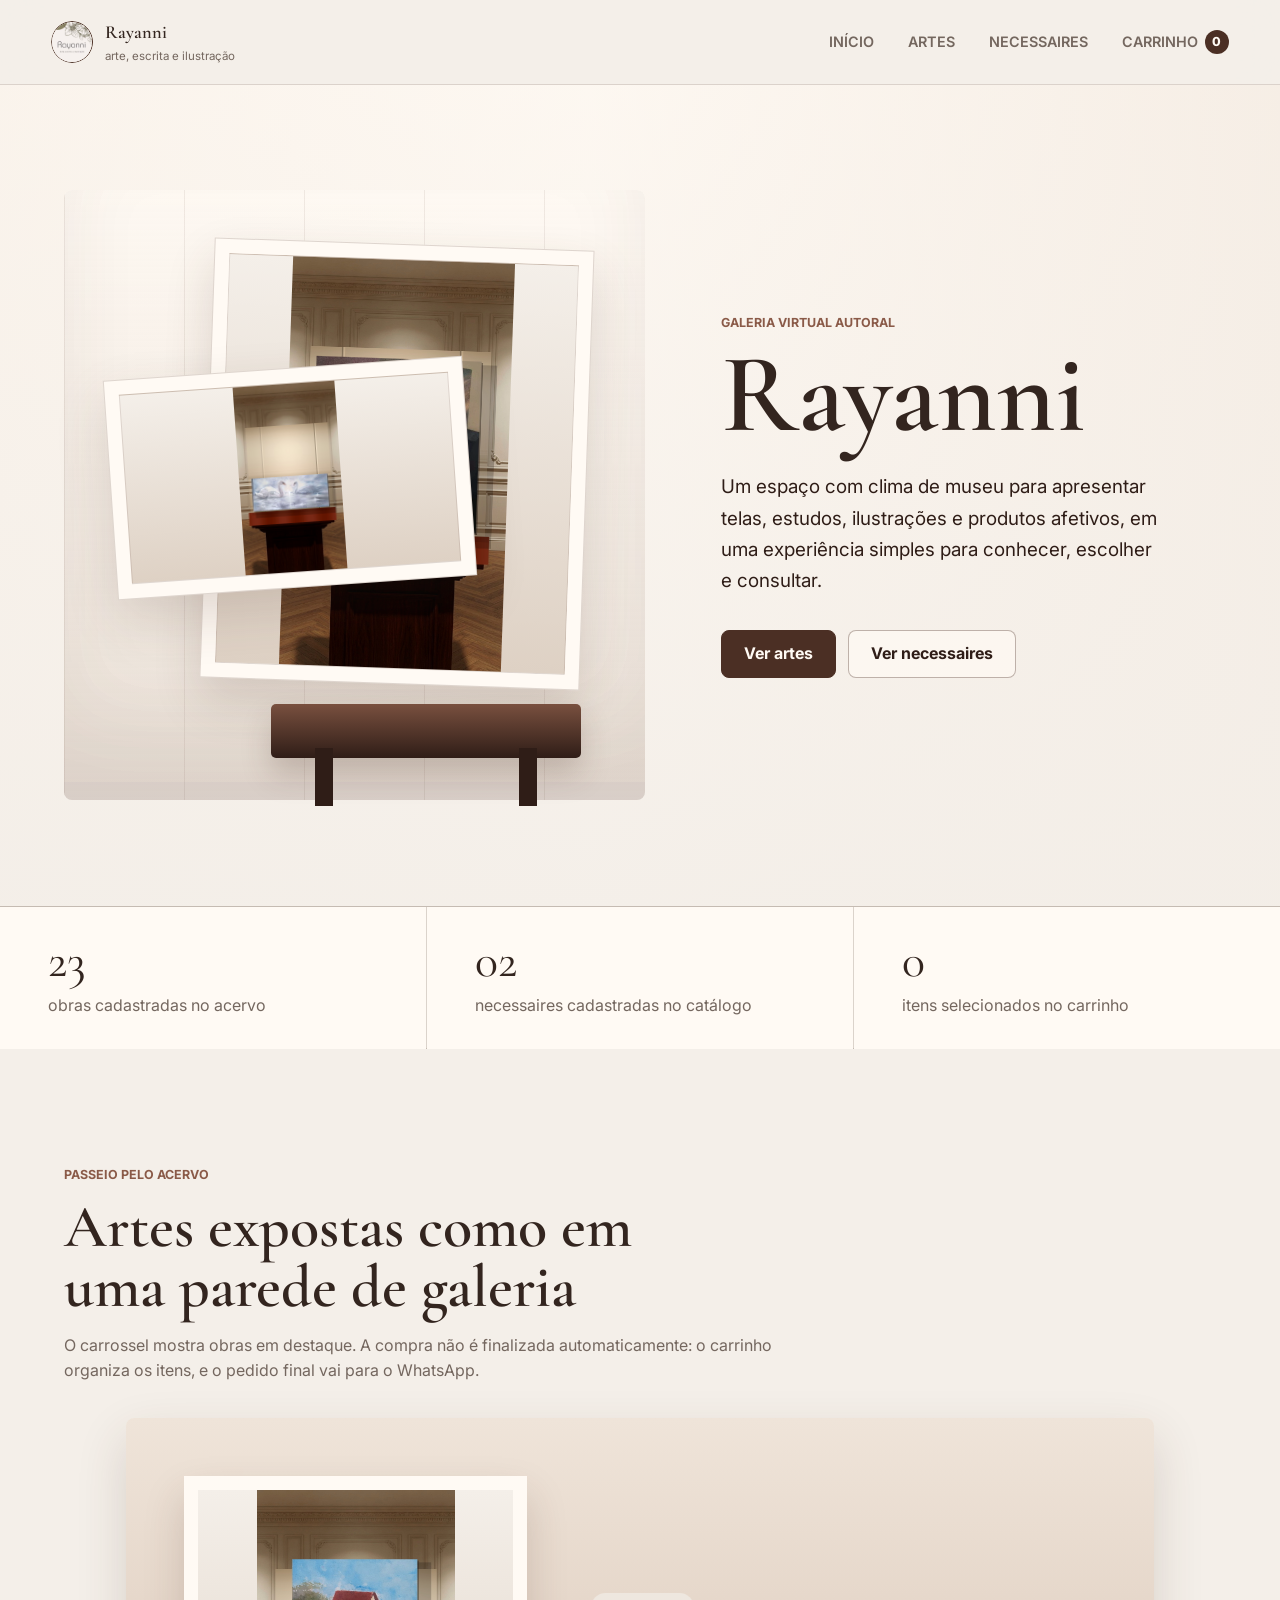
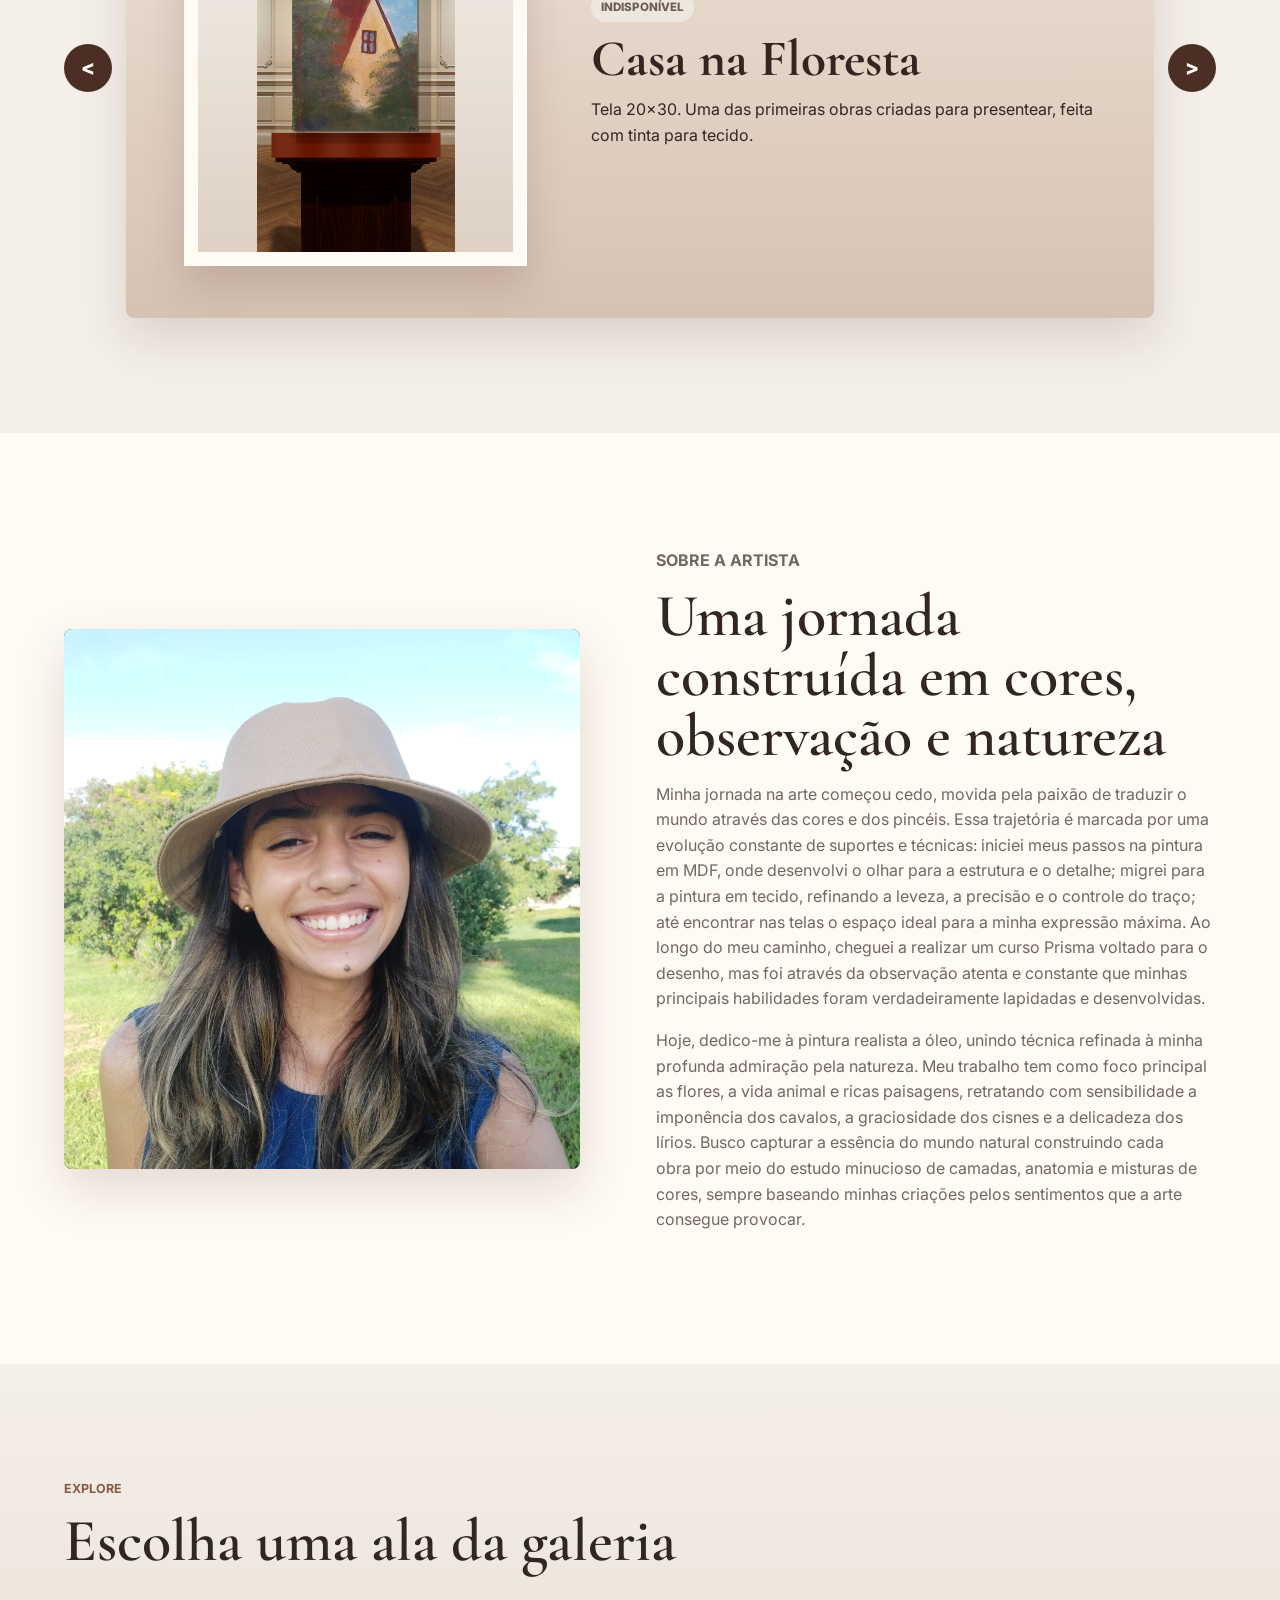
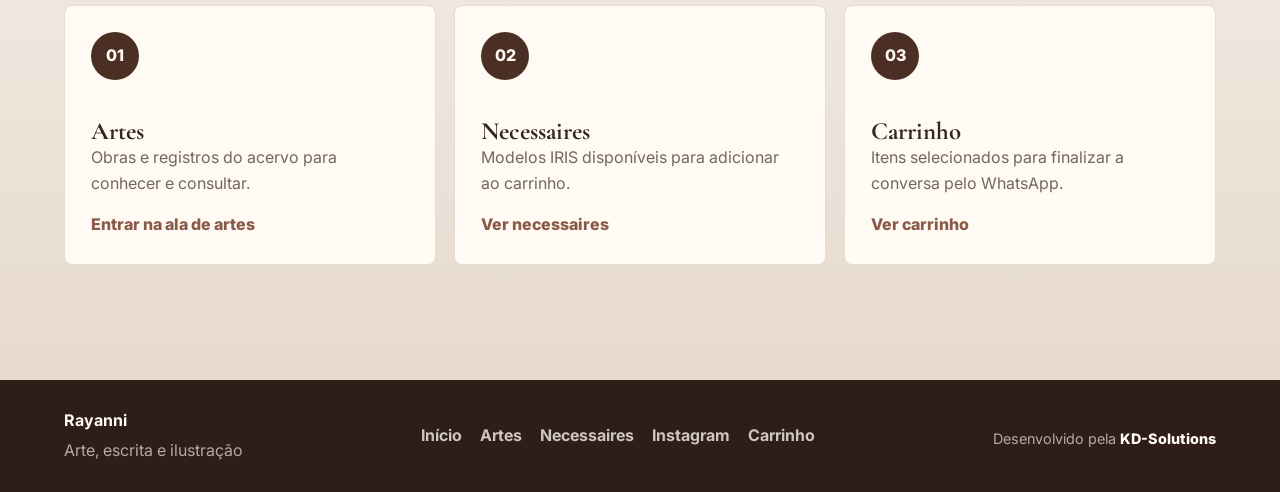
==== commit 3d519102: "Update index.html" ====
--- a/index.html
+++ b/index.html
@@ -1,341 +1,341 @@
-﻿<!DOCTYPE html>
-<html lang="pt-BR">
-<head>
-  <meta charset="UTF-8" />
-  <meta name="viewport" content="width=device-width, initial-scale=1.0" />
-  <meta name="description" content="Galeria virtual de Rayanni: arte, escrita, ilustração e produtos autorais." />
-  <title>Rayanni | Galeria Virtual</title>
-  <link rel="icon" type="image/png" href="assets/favicon.png" />
-  <link rel="apple-touch-icon" href="assets/favicon.png" />
-  <link rel="preconnect" href="https://fonts.googleapis.com" />
-  <link rel="preconnect" href="https://fonts.gstatic.com" crossorigin />
-  <link href="https://fonts.googleapis.com/css2?family=Cormorant+Garamond:wght@500;600;700&family=Inter:wght@400;500;600;700&display=swap" rel="stylesheet" />
-  <link rel="stylesheet" href="css/styles.css" />
-</head>
-<body>
-  <header class="site-header" data-header>
-    <a class="brand" href="index.html" aria-label="Rayanni - Início">
-      <img class="brand-logo" src="assets/logo-rayanni-header.jpeg" alt="Rayanni" />
-      <span>
-        <strong>Rayanni</strong>
-        <small>arte, escrita e ilustração</small>
-      </span>
-    </a>
-
-    <button class="menu-button" type="button" aria-label="Abrir menu" aria-expanded="false" data-menu-button>
-      <span></span>
-      <span></span>
-      <span></span>
-    </button>
-
-    <nav class="nav" data-nav aria-label="Navegação principal">
-      <a href="index.html">Início</a>
-      <a href="pages/artes.html">Artes</a>
-      <a href="pages/necessaires.html">Necessaires</a>
-      <a href="pages/carrinho.html" class="cart-link">Carrinho <span data-cart-count>0</span></a>
-    </nav>
-  </header>
-
-  <main>
-    <section class="museum-hero" aria-label="Galeria virtual Rayanni">
-      <div class="museum-wall">
-        <div class="wall-frame frame-large">
-          <img src="assets/obra-lirio-branco.jpg" alt="Obra Lírio Branco" />
-        </div>
-        <div class="wall-frame frame-small">
-          <img src="assets/obra-cisne-do-lago.jpg" alt="Obra Cisne do Lago" />
-        </div>
-        <div class="museum-bench" aria-hidden="true"></div>
-      </div>
-
-      <div class="museum-copy">
-        <p class="eyebrow">Galeria virtual autoral</p>
-        <h1>Rayanni</h1>
-        <p class="hero-subtitle">Um espaço com clima de museu para apresentar telas, estudos, ilustrações e produtos afetivos, em uma experiência simples para conhecer, escolher e consultar.</p>
-        <div class="hero-actions">
-          <a class="button primary" href="pages/artes.html">Ver artes</a>
-          <a class="button ghost" href="pages/necessaires.html">Ver necessaires</a>
-        </div>
-      </div>
-    </section>
-
-    <section class="intro-band" aria-label="Resumo">
-      <div>
-        <span>23</span>
-        <p>obras cadastradas no acervo</p>
-      </div>
-      <div>
-        <span>02</span>
-        <p>necessaires cadastradas no catálogo</p>
-      </div>
-      <div>
-        <span data-cart-count>0</span>
-        <p>itens selecionados no carrinho</p>
-      </div>
-    </section>
-
-    <section class="section">
-      <div class="section-heading">
-        <p class="eyebrow">Passeio pelo acervo</p>
-        <h2>Artes expostas como em uma parede de galeria</h2>
-        <p>O carrossel mostra obras em destaque. A compra não é finalizada automaticamente: o carrinho organiza os itens, e o pedido final vai para o WhatsApp.</p>
-      </div>
-
-      <div class="showcase-carousel" data-carousel>
-        <button class="carousel-control prev" type="button" aria-label="Arte anterior" data-carousel-prev>&lt;</button>
-        <div class="carousel-track" data-carousel-track>
-          <article class="carousel-slide is-active">
-            <img src="assets/obra-casa-na-floresta.jpeg" alt="Casa na Floresta" />
-            <div>
-              <span class="status unavailable">Indispon&iacute;vel</span>
-              <h3>Casa na Floresta</h3>
-              <p>Tela 20x30. Uma das primeiras obras criadas para presentear, feita com tinta para tecido.</p>
-            </div>
-          </article>
-          <article class="carousel-slide">
-            <img src="assets/obra-tarde-na-praia.jpeg" alt="Tarde na Praia" />
-            <div>
-              <span class="status unavailable">Indispon&iacute;vel</span>
-              <h3>Tarde na Praia</h3>
-              <p>Tela 20x30. Obra feita para presentear, inspirada na praia de Pereira Barreto, no interior de SP.</p>
-            </div>
-          </article>
-          <article class="carousel-slide">
-            <img src="assets/obra-viagem.jpeg" alt="Viagem" />
-            <div>
-              <span class="status unavailable">Indispon&iacute;vel</span>
-              <h3>Viagem</h3>
-              <p>Tela 30x40. Marco da migração para o uso de tinta acrílica.</p>
-            </div>
-          </article>
-          <article class="carousel-slide">
-            <img src="assets/obra-por-do-sol.jpeg" alt="Pôr do Sol" />
-            <div>
-              <span class="status unavailable">Indispon&iacute;vel</span>
-              <h3>Pôr do Sol</h3>
-              <p>Tela 30x40. Acrílico sobre tela. Foi a primeira obra vendida pela artista.</p>
-            </div>
-          </article>
-          <article class="carousel-slide">
-            <img src="assets/obra-vaso-de-tulipas.jpeg" alt="Vaso de Tulipas" />
-            <div>
-              <span class="status unavailable">Indispon&iacute;vel</span>
-              <h3>Vaso de Tulipas</h3>
-              <p>Tela 30x40. Primeira tela feita com tinta acrílica; mais tarde, foi reformada e vendida.</p>
-            </div>
-          </article>
-          <article class="carousel-slide">
-            <img src="assets/obra-um-casal-no-paraiso.jpeg" alt="Encomenda Paisagem" />
-            <div>
-              <span class="status unavailable">Indispon&iacute;vel</span>
-              <h3>Encomenda Paisagem</h3>
-              <p>Composição de um casal no paraíso, com uso de papel fotográfico.</p>
-            </div>
-          </article>
-          <article class="carousel-slide">
-            <img src="assets/obra-campo-de-lavanda.jpeg" alt="Campo de Lavanda" />
-            <div>
-              <span class="status unavailable">Indispon&iacute;vel</span>
-              <h3>Campo de Lavanda</h3>
-              <p>Tela 50x80. Obra reformada e coberta com tinta a óleo.</p>
-            </div>
-          </article>
-          <article class="carousel-slide">
-            <img src="assets/obra-tartaruga.jpeg" alt="Tartaruga" />
-            <div>
-              <span class="status unavailable">Indispon&iacute;vel</span>
-              <h3>Tartaruga</h3>
-              <p>Tela 30x40. Acrílico sobre tela, envernizada e vendida.</p>
-            </div>
-          </article>
-          <article class="carousel-slide">
-            <img src="assets/obra-pintura-papel-canson.jpg" alt="Pintura em Papel Canson" />
-            <div>
-              <span class="status unavailable">Indispon&iacute;vel</span>
-              <h3>Pintura em Papel Canson</h3>
-              <p>Primeira experiência testando técnicas de paisagem.</p>
-            </div>
-          </article>
-          <article class="carousel-slide">
-            <img src="assets/obra-vaso-de-tulipas-reforma.jpg" alt="Vaso de Tulipas - Reforma" />
-            <div>
-              <span class="status unavailable">Indispon&iacute;vel</span>
-              <h3>Vaso de Tulipas - Reforma</h3>
-              <p>Acrílico e óleo sobre tela, envernizada. Reforma do primeiro quadro de tulipas.</p>
-            </div>
-          </article>
-          <article class="carousel-slide">
-            <img src="assets/obra-pintura-em-papel-tigre.jpg" alt="Pintura em Papel" />
-            <div>
-              <span class="status unavailable">Indispon&iacute;vel</span>
-              <h3>Pintura em Papel</h3>
-              <p>Feita com tinta acrílica.</p>
-            </div>
-          </article>
-          <article class="carousel-slide">
-            <img src="assets/obra-abelha.jpg" alt="Abelha" />
-            <div>
-              <span class="status unavailable">Indispon&iacute;vel</span>
-              <h3>Abelha</h3>
-              <p>Tela 10x10. Acrílico sobre tela, uma descoberta de texturas.</p>
-            </div>
-          </article>
-          <article class="carousel-slide">
-            <img src="assets/obra-girassois.jpg" alt="Girassóis" />
-            <div>
-              <span class="status available">Dispon&iacute;vel</span>
-              <h3>Girassóis</h3>
-              <p>Tela 50x80. Acrílico sobre tela. Obra inspirada em Van Gogh.</p>
-            </div>
-          </article>
-          <article class="carousel-slide">
-            <img src="assets/obra-orquidea.jpg" alt="Orquídea" />
-            <div>
-              <span class="status unavailable">Indispon&iacute;vel</span>
-              <h3>Orquídea</h3>
-              <p>Tela 30x40. Acrílico sobre tela, envernizada e parte do acervo pessoal.</p>
-            </div>
-          </article>
-          <article class="carousel-slide">
-            <img src="assets/obra-orgulho-e-preconceito.jpg" alt="Orgulho e Preconceito" />
-            <div>
-              <span class="status unavailable">Indispon&iacute;vel</span>
-              <h3>Orgulho e Preconceito</h3>
-              <p>Tela 30x40. Acrílico sobre tela, envernizada e inspirada no filme de 2005.</p>
-            </div>
-          </article>
-          <article class="carousel-slide">
-            <img src="assets/obra-lavanda-mini.jpg" alt="Lavanda" />
-            <div>
-              <span class="status unavailable">Indispon&iacute;vel</span>
-              <h3>Lavanda</h3>
-              <p>Tela 12x12. Mini tela em acrílico e óleo, criada para aproximar as flores e seus detalhes.</p>
-            </div>
-          </article>
-          <article class="carousel-slide">
-            <img src="assets/obra-iris.jpg" alt="Iris" />
-            <div>
-              <span class="status unavailable">Indispon&iacute;vel</span>
-              <h3>Iris</h3>
-              <p>Tela 30x40. Acrílico e óleo sobre tela, envernizada e parte do acervo pessoal.</p>
-            </div>
-          </article>
-          <article class="carousel-slide">
-            <img src="assets/obra-magnolias.jpg" alt="Magnólias" />
-            <div>
-              <span class="status unavailable">Indispon&iacute;vel</span>
-              <h3>Magnólias</h3>
-              <p>Tela de encomenda 30x40. Acrílico e óleo sobre tela, envernizada e criada para o cliente.</p>
-            </div>
-          </article>
-          <article class="carousel-slide">
-            <img src="assets/obra-cavalo-branco.jpg" alt="Cavalo Branco" />
-            <div>
-              <span class="status available">Dispon&iacute;vel</span>
-              <h3>Cavalo Branco</h3>
-              <p>Tela 50x80. Óleo sobre tela, envernizada.</p>
-            </div>
-          </article>
-          <article class="carousel-slide">
-            <img src="assets/obra-lirio-branco.jpg" alt="Lírio Branco" />
-            <div>
-              <span class="status unavailable">Indispon&iacute;vel</span>
-              <h3>Lírio Branco</h3>
-              <p>Tela 30x40. Óleo e acrílico sobre tela, envernizada e parte do acervo pessoal.</p>
-            </div>
-          </article>
-          <article class="carousel-slide">
-            <img src="assets/obra-estrada-rural.jpg" alt="Estrada Rural" />
-            <div>
-              <span class="status available">Dispon&iacute;vel</span>
-              <h3>Estrada Rural</h3>
-              <p>Tela 30x40. Óleo sobre tela, envernizada, primeira pintura completa usando tinta a óleo.</p>
-            </div>
-          </article>
-          <article class="carousel-slide">
-            <img src="assets/obra-cisne-do-lago.jpg" alt="Cisne do Lago" />
-            <div>
-              <span class="status available">Dispon&iacute;vel</span>
-              <h3>Cisne do Lago</h3>
-              <p>Tela 30x60. Óleo sobre tela.</p>
-            </div>
-          </article>
-          <article class="carousel-slide">
-            <img src="assets/obra-oceano.jpg" alt="Oceano" />
-            <div>
-              <span class="status unavailable">Indispon&iacute;vel</span>
-              <h3>Oceano</h3>
-              <p>Tela 30x40. Acrílico sobre tela, envernizada e vendida.</p>
-            </div>
-          </article>
-        </div>
-        <button class="carousel-control next" type="button" aria-label="Próxima arte" data-carousel-next>&gt;</button>
-      </div>
-    </section>
-
-    <section class="feature" id="sobre">
-      <figure class="feature-image">
-        <img src="assets/rayanni-perfil.png" alt="Rayanni sorrindo em uma área externa" />
-      </figure>
-      <div class="feature-copy">
-        <p class="eyebrow">Sobre a artista</p>
-        <h2>Arte, escrita e ilustração caminhando juntas</h2>
-        <p>O site funciona como uma galeria online para apresentar a trajetória da Rayanni: obras, registros do acervo e produtos autorais inspirados nas artes.</p>
-        <p>Para evitar confusão com frete, medidas e disponibilidade, o carrinho organiza o interesse da pessoa, e o atendimento final acontece diretamente pelo WhatsApp.</p>
-      </div>
-    </section>
-
-    <section class="section product-section">
-      <div class="section-heading compact">
-        <p class="eyebrow">Explore</p>
-        <h2>Escolha uma ala da galeria</h2>
-      </div>
-
-      <div class="product-grid museum-links">
-        <article data-card-link="pages/artes.html" role="link" tabindex="0" aria-label="Entrar na ala de artes">
-          <span class="product-icon">01</span>
-          <h3>Artes</h3>
-          <p>Obras e registros do acervo para conhecer e consultar.</p>
-          <a class="inline-link" href="pages/artes.html">Entrar na ala de artes</a>
-        </article>
-        <article data-card-link="pages/necessaires.html" role="link" tabindex="0" aria-label="Ver necessaires">
-          <span class="product-icon">02</span>
-          <h3>Necessaires</h3>
-          <p>Modelos IRIS disponíveis para adicionar ao carrinho.</p>
-          <a class="inline-link" href="pages/necessaires.html">Ver necessaires</a>
-        </article>
-        <article data-card-link="pages/carrinho.html" role="link" tabindex="0" aria-label="Ver carrinho">
-          <span class="product-icon">03</span>
-          <h3>Carrinho</h3>
-          <p>Itens selecionados para finalizar a conversa pelo WhatsApp.</p>
-          <a class="inline-link" href="pages/carrinho.html">Ver carrinho</a>
-        </article>
-      </div>
-    </section>
-  </main>
-
-  <footer class="footer">
-    <div>
-      <strong>Rayanni</strong>
-      <p>Arte, escrita e ilustração</p>
-    </div>
-    <div class="footer-links">
-      <a href="index.html">Início</a>
-      <a href="pages/artes.html">Artes</a>
-      <a href="pages/necessaires.html">Necessaires</a>
-      <a href="https://www.instagram.com/ray_artnook?utm_source=qr&amp;igsh=NzhoNDhlMDdvcHk4" target="_blank" rel="noreferrer">Instagram</a>
-      <a href="pages/carrinho.html">Carrinho</a>
-    </div>
-    <p class="footer-credit">
-      Desenvolvido pela
-      <a href="https://www.instagram.com/kdsolutions.br/" target="_blank" rel="noreferrer">KD-Solutions</a>
-    </p>
-  </footer>
-
-  <script src="js/script.js"></script>
-</body>
-</html>
-
-
-
-
+<!DOCTYPE html>
+<html lang="pt-BR">
+<head>
+  <meta charset="UTF-8" />
+  <meta name="viewport" content="width=device-width, initial-scale=1.0" />
+  <meta name="description" content="Galeria virtual de Rayanni: arte, escrita, ilustração e produtos autorais." />
+  <title>Rayanni | Galeria Virtual</title>
+  <link rel="icon" type="image/png" href="assets/favicon.png" />
+  <link rel="apple-touch-icon" href="assets/favicon.png" />
+  <link rel="preconnect" href="https://fonts.googleapis.com" />
+  <link rel="preconnect" href="https://fonts.gstatic.com" crossorigin />
+  <link href="https://fonts.googleapis.com/css2?family=Cormorant+Garamond:wght@500;600;700&family=Inter:wght@400;500;600;700&display=swap" rel="stylesheet" />
+  <link rel="stylesheet" href="css/styles.css" />
+</head>
+<body>
+  <header class="site-header" data-header>
+    <a class="brand" href="index.html" aria-label="Rayanni - Início">
+      <img class="brand-logo" src="assets/logo-rayanni-header.jpeg" alt="Rayanni" />
+      <span>
+        <strong>Rayanni</strong>
+        <small>arte, escrita e ilustração</small>
+      </span>
+    </a>
+
+    <button class="menu-button" type="button" aria-label="Abrir menu" aria-expanded="false" data-menu-button>
+      <span></span>
+      <span></span>
+      <span></span>
+    </button>
+
+    <nav class="nav" data-nav aria-label="Navegação principal">
+      <a href="index.html">Início</a>
+      <a href="pages/artes.html">Artes</a>
+      <a href="pages/necessaires.html">Necessaires</a>
+      <a href="pages/carrinho.html" class="cart-link">Carrinho <span data-cart-count>0</span></a>
+    </nav>
+  </header>
+
+  <main>
+    <section class="museum-hero" aria-label="Galeria virtual Rayanni">
+      <div class="museum-wall">
+        <div class="wall-frame frame-large">
+          <img src="assets/obra-lirio-branco.jpg" alt="Obra Lírio Branco" />
+        </div>
+        <div class="wall-frame frame-small">
+          <img src="assets/obra-cisne-do-lago.jpg" alt="Obra Cisne do Lago" />
+        </div>
+        <div class="museum-bench" aria-hidden="true"></div>
+      </div>
+
+      <div class="museum-copy">
+        <p class="eyebrow">Galeria virtual autoral</p>
+        <h1>Rayanni</h1>
+        <p class="hero-subtitle">Um espaço com clima de museu para apresentar telas, estudos, ilustrações e produtos afetivos, em uma experiência simples para conhecer, escolher e consultar.</p>
+        <div class="hero-actions">
+          <a class="button primary" href="pages/artes.html">Ver artes</a>
+          <a class="button ghost" href="pages/necessaires.html">Ver necessaires</a>
+        </div>
+      </div>
+    </section>
+
+    <section class="intro-band" aria-label="Resumo">
+      <div>
+        <span>23</span>
+        <p>obras cadastradas no acervo</p>
+      </div>
+      <div>
+        <span>02</span>
+        <p>necessaires cadastradas no catálogo</p>
+      </div>
+      <div>
+        <span data-cart-count>0</span>
+        <p>itens selecionados no carrinho</p>
+      </div>
+    </section>
+
+    <section class="section">
+      <div class="section-heading">
+        <p class="eyebrow">Passeio pelo acervo</p>
+        <h2>Artes expostas como em uma parede de galeria</h2>
+        <p>O carrossel mostra obras em destaque. A compra não é finalizada automaticamente: o carrinho organiza os itens, e o pedido final vai para o WhatsApp.</p>
+      </div>
+
+      <div class="showcase-carousel" data-carousel>
+        <button class="carousel-control prev" type="button" aria-label="Arte anterior" data-carousel-prev>&lt;</button>
+        <div class="carousel-track" data-carousel-track>
+          <article class="carousel-slide is-active">
+            <img src="assets/obra-casa-na-floresta.jpeg" alt="Casa na Floresta" />
+            <div>
+              <span class="status unavailable">Indispon&iacute;vel</span>
+              <h3>Casa na Floresta</h3>
+              <p>Tela 20x30. Uma das primeiras obras criadas para presentear, feita com tinta para tecido.</p>
+            </div>
+          </article>
+          <article class="carousel-slide">
+            <img src="assets/obra-tarde-na-praia.jpeg" alt="Tarde na Praia" />
+            <div>
+              <span class="status unavailable">Indispon&iacute;vel</span>
+              <h3>Tarde na Praia</h3>
+              <p>Tela 20x30. Obra feita para presentear, inspirada na praia de Pereira Barreto, no interior de SP.</p>
+            </div>
+          </article>
+          <article class="carousel-slide">
+            <img src="assets/obra-viagem.jpeg" alt="Viagem" />
+            <div>
+              <span class="status unavailable">Indispon&iacute;vel</span>
+              <h3>Viagem</h3>
+              <p>Tela 30x40. Marco da migração para o uso de tinta acrílica.</p>
+            </div>
+          </article>
+          <article class="carousel-slide">
+            <img src="assets/obra-por-do-sol.jpeg" alt="Pôr do Sol" />
+            <div>
+              <span class="status unavailable">Indispon&iacute;vel</span>
+              <h3>Pôr do Sol</h3>
+              <p>Tela 30x40. Acrílico sobre tela. Foi a primeira obra vendida pela artista.</p>
+            </div>
+          </article>
+          <article class="carousel-slide">
+            <img src="assets/obra-vaso-de-tulipas.jpeg" alt="Vaso de Tulipas" />
+            <div>
+              <span class="status unavailable">Indispon&iacute;vel</span>
+              <h3>Vaso de Tulipas</h3>
+              <p>Tela 30x40. Primeira tela feita com tinta acrílica; mais tarde, foi reformada e vendida.</p>
+            </div>
+          </article>
+          <article class="carousel-slide">
+            <img src="assets/obra-um-casal-no-paraiso.jpeg" alt="Encomenda Paisagem" />
+            <div>
+              <span class="status unavailable">Indispon&iacute;vel</span>
+              <h3>Encomenda Paisagem</h3>
+              <p>Composição de um casal no paraíso, com uso de papel fotográfico.</p>
+            </div>
+          </article>
+          <article class="carousel-slide">
+            <img src="assets/obra-campo-de-lavanda.jpeg" alt="Campo de Lavanda" />
+            <div>
+              <span class="status unavailable">Indispon&iacute;vel</span>
+              <h3>Campo de Lavanda</h3>
+              <p>Tela 50x80. Obra reformada e coberta com tinta a óleo.</p>
+            </div>
+          </article>
+          <article class="carousel-slide">
+            <img src="assets/obra-tartaruga.jpeg" alt="Tartaruga" />
+            <div>
+              <span class="status unavailable">Indispon&iacute;vel</span>
+              <h3>Tartaruga</h3>
+              <p>Tela 30x40. Acrílico sobre tela, envernizada e vendida.</p>
+            </div>
+          </article>
+          <article class="carousel-slide">
+            <img src="assets/obra-pintura-papel-canson.jpg" alt="Pintura em Papel Canson" />
+            <div>
+              <span class="status unavailable">Indispon&iacute;vel</span>
+              <h3>Pintura em Papel Canson</h3>
+              <p>Primeira experiência testando técnicas de paisagem.</p>
+            </div>
+          </article>
+          <article class="carousel-slide">
+            <img src="assets/obra-vaso-de-tulipas-reforma.jpg" alt="Vaso de Tulipas - Reforma" />
+            <div>
+              <span class="status unavailable">Indispon&iacute;vel</span>
+              <h3>Vaso de Tulipas - Reforma</h3>
+              <p>Acrílico e óleo sobre tela, envernizada. Reforma do primeiro quadro de tulipas.</p>
+            </div>
+          </article>
+          <article class="carousel-slide">
+            <img src="assets/obra-pintura-em-papel-tigre.jpg" alt="Pintura em Papel" />
+            <div>
+              <span class="status unavailable">Indispon&iacute;vel</span>
+              <h3>Pintura em Papel</h3>
+              <p>Feita com tinta acrílica.</p>
+            </div>
+          </article>
+          <article class="carousel-slide">
+            <img src="assets/obra-abelha.jpg" alt="Abelha" />
+            <div>
+              <span class="status unavailable">Indispon&iacute;vel</span>
+              <h3>Abelha</h3>
+              <p>Tela 10x10. Acrílico sobre tela, uma descoberta de texturas.</p>
+            </div>
+          </article>
+          <article class="carousel-slide">
+            <img src="assets/obra-girassois.jpg" alt="Girassóis" />
+            <div>
+              <span class="status available">Dispon&iacute;vel</span>
+              <h3>Girassóis</h3>
+              <p>Tela 50x80. Acrílico sobre tela. Obra inspirada em Van Gogh.</p>
+            </div>
+          </article>
+          <article class="carousel-slide">
+            <img src="assets/obra-orquidea.jpg" alt="Orquídea" />
+            <div>
+              <span class="status unavailable">Indispon&iacute;vel</span>
+              <h3>Orquídea</h3>
+              <p>Tela 30x40. Acrílico sobre tela, envernizada e parte do acervo pessoal.</p>
+            </div>
+          </article>
+          <article class="carousel-slide">
+            <img src="assets/obra-orgulho-e-preconceito.jpg" alt="Orgulho e Preconceito" />
+            <div>
+              <span class="status unavailable">Indispon&iacute;vel</span>
+              <h3>Orgulho e Preconceito</h3>
+              <p>Tela 30x40. Acrílico sobre tela, envernizada e inspirada no filme de 2005.</p>
+            </div>
+          </article>
+          <article class="carousel-slide">
+            <img src="assets/obra-lavanda-mini.jpg" alt="Lavanda" />
+            <div>
+              <span class="status unavailable">Indispon&iacute;vel</span>
+              <h3>Lavanda</h3>
+              <p>Tela 12x12. Mini tela em acrílico e óleo, criada para aproximar as flores e seus detalhes.</p>
+            </div>
+          </article>
+          <article class="carousel-slide">
+            <img src="assets/obra-iris.jpg" alt="Iris" />
+            <div>
+              <span class="status unavailable">Indispon&iacute;vel</span>
+              <h3>Iris</h3>
+              <p>Tela 30x40. Acrílico e óleo sobre tela, envernizada e parte do acervo pessoal.</p>
+            </div>
+          </article>
+          <article class="carousel-slide">
+            <img src="assets/obra-magnolias.jpg" alt="Magnólias" />
+            <div>
+              <span class="status unavailable">Indispon&iacute;vel</span>
+              <h3>Magnólias</h3>
+              <p>Tela de encomenda 30x40. Acrílico e óleo sobre tela, envernizada e criada para o cliente.</p>
+            </div>
+          </article>
+          <article class="carousel-slide">
+            <img src="assets/obra-cavalo-branco.jpg" alt="Cavalo Branco" />
+            <div>
+              <span class="status available">Dispon&iacute;vel</span>
+              <h3>Cavalo Branco</h3>
+              <p>Tela 50x80. Óleo sobre tela, envernizada.</p>
+            </div>
+          </article>
+          <article class="carousel-slide">
+            <img src="assets/obra-lirio-branco.jpg" alt="Lírio Branco" />
+            <div>
+              <span class="status unavailable">Indispon&iacute;vel</span>
+              <h3>Lírio Branco</h3>
+              <p>Tela 30x40. Óleo e acrílico sobre tela, envernizada e parte do acervo pessoal.</p>
+            </div>
+          </article>
+          <article class="carousel-slide">
+            <img src="assets/obra-estrada-rural.jpg" alt="Estrada Rural" />
+            <div>
+              <span class="status available">Dispon&iacute;vel</span>
+              <h3>Estrada Rural</h3>
+              <p>Tela 30x40. Óleo sobre tela, envernizada, primeira pintura completa usando tinta a óleo.</p>
+            </div>
+          </article>
+          <article class="carousel-slide">
+            <img src="assets/obra-cisne-do-lago.jpg" alt="Cisne do Lago" />
+            <div>
+              <span class="status available">Dispon&iacute;vel</span>
+              <h3>Cisne do Lago</h3>
+              <p>Tela 30x60. Óleo sobre tela.</p>
+            </div>
+          </article>
+          <article class="carousel-slide">
+            <img src="assets/obra-oceano.jpg" alt="Oceano" />
+            <div>
+              <span class="status unavailable">Indispon&iacute;vel</span>
+              <h3>Oceano</h3>
+              <p>Tela 30x40. Acrílico sobre tela, envernizada e vendida.</p>
+            </div>
+          </article>
+        </div>
+        <button class="carousel-control next" type="button" aria-label="Próxima arte" data-carousel-next>&gt;</button>
+      </div>
+    </section>
+
+    <section class="feature" id="sobre">
+      <figure class="feature-image">
+        <img src="assets/rayanni-perfil.png" alt="Rayanni sorrindo em uma área externa" />
+      </figure>
+      <div class="feature-copy">
+        <p class="eyebrow">Sobre a artista</p>
+        <h2>Uma jornada construída em cores, observação e natureza</h2>
+        <p>Minha jornada na arte começou cedo, movida pela paixão de traduzir o mundo através das cores e dos pincéis. Essa trajetória é marcada por uma evolução constante de suportes e técnicas: iniciei meus passos na pintura em MDF, onde desenvolvi o olhar para a estrutura e o detalhe; migrei para a pintura em tecido, refinando a leveza, a precisão e o controle do traço; até encontrar nas telas o espaço ideal para a minha expressão máxima. Ao longo do meu caminho, cheguei a realizar um curso Prisma voltado para o desenho, mas foi através da observação atenta e constante que minhas principais habilidades foram verdadeiramente lapidadas e desenvolvidas.</p>
+        <p>Hoje, dedico-me à pintura realista a óleo, unindo técnica refinada à minha profunda admiração pela natureza. Meu trabalho tem como foco principal as flores, a vida animal e ricas paisagens, retratando com sensibilidade a imponência dos cavalos, a graciosidade dos cisnes e a delicadeza dos lírios. Busco capturar a essência do mundo natural construindo cada obra por meio do estudo minucioso de camadas, anatomia e misturas de cores, sempre baseando minhas criações pelos sentimentos que a arte consegue provocar.</p>
+      </div>
+    </section>
+
+    <section class="section product-section">
+      <div class="section-heading compact">
+        <p class="eyebrow">Explore</p>
+        <h2>Escolha uma ala da galeria</h2>
+      </div>
+
+      <div class="product-grid museum-links">
+        <article data-card-link="pages/artes.html" role="link" tabindex="0" aria-label="Entrar na ala de artes">
+          <span class="product-icon">01</span>
+          <h3>Artes</h3>
+          <p>Obras e registros do acervo para conhecer e consultar.</p>
+          <a class="inline-link" href="pages/artes.html">Entrar na ala de artes</a>
+        </article>
+        <article data-card-link="pages/necessaires.html" role="link" tabindex="0" aria-label="Ver necessaires">
+          <span class="product-icon">02</span>
+          <h3>Necessaires</h3>
+          <p>Modelos IRIS disponíveis para adicionar ao carrinho.</p>
+          <a class="inline-link" href="pages/necessaires.html">Ver necessaires</a>
+        </article>
+        <article data-card-link="pages/carrinho.html" role="link" tabindex="0" aria-label="Ver carrinho">
+          <span class="product-icon">03</span>
+          <h3>Carrinho</h3>
+          <p>Itens selecionados para finalizar a conversa pelo WhatsApp.</p>
+          <a class="inline-link" href="pages/carrinho.html">Ver carrinho</a>
+        </article>
+      </div>
+    </section>
+  </main>
+
+  <footer class="footer">
+    <div>
+      <strong>Rayanni</strong>
+      <p>Arte, escrita e ilustração</p>
+    </div>
+    <div class="footer-links">
+      <a href="index.html">Início</a>
+      <a href="pages/artes.html">Artes</a>
+      <a href="pages/necessaires.html">Necessaires</a>
+      <a href="https://www.instagram.com/ray_artnook?utm_source=qr&amp;igsh=NzhoNDhlMDdvcHk4" target="_blank" rel="noreferrer">Instagram</a>
+      <a href="pages/carrinho.html">Carrinho</a>
+    </div>
+    <p class="footer-credit">
+      Desenvolvido pela
+      <a href="https://www.instagram.com/kdsolutions.br/" target="_blank" rel="noreferrer">KD-Solutions</a>
+    </p>
+  </footer>
+
+  <script src="js/script.js"></script>
+</body>
+</html>
+
+
+
+
--- a/css/styles.css
+++ b/css/styles.css
@@ -687,6 +687,14 @@
   height: 100%;
   min-height: 240px;
   object-fit: cover;
+}
+
+.shop-grid .art-card .product-photo img,
+.showcase-carousel .carousel-slide img,
+.museum-wall .wall-frame img {
+  object-fit: contain;
+  object-position: center;
+  background: linear-gradient(180deg, #f4efe9, #ded1c4);
 }
 
 .product-photo span {
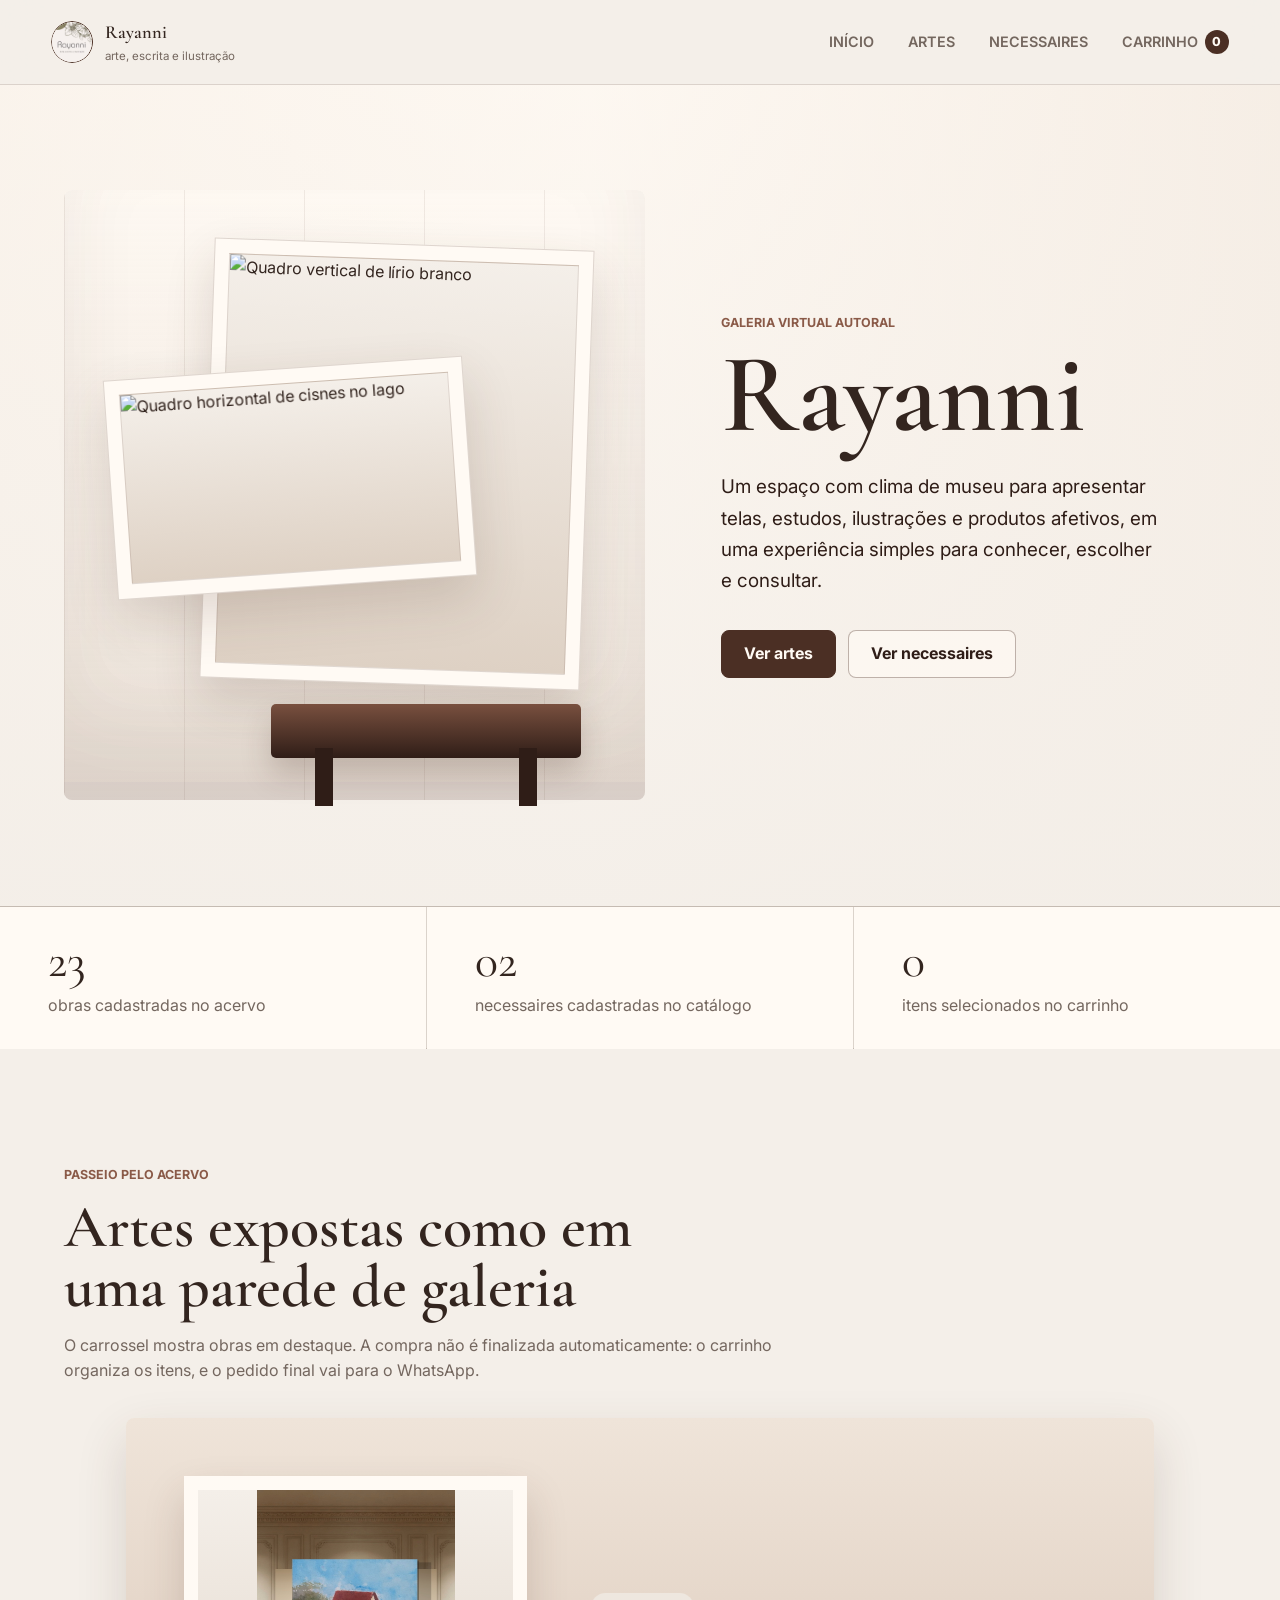
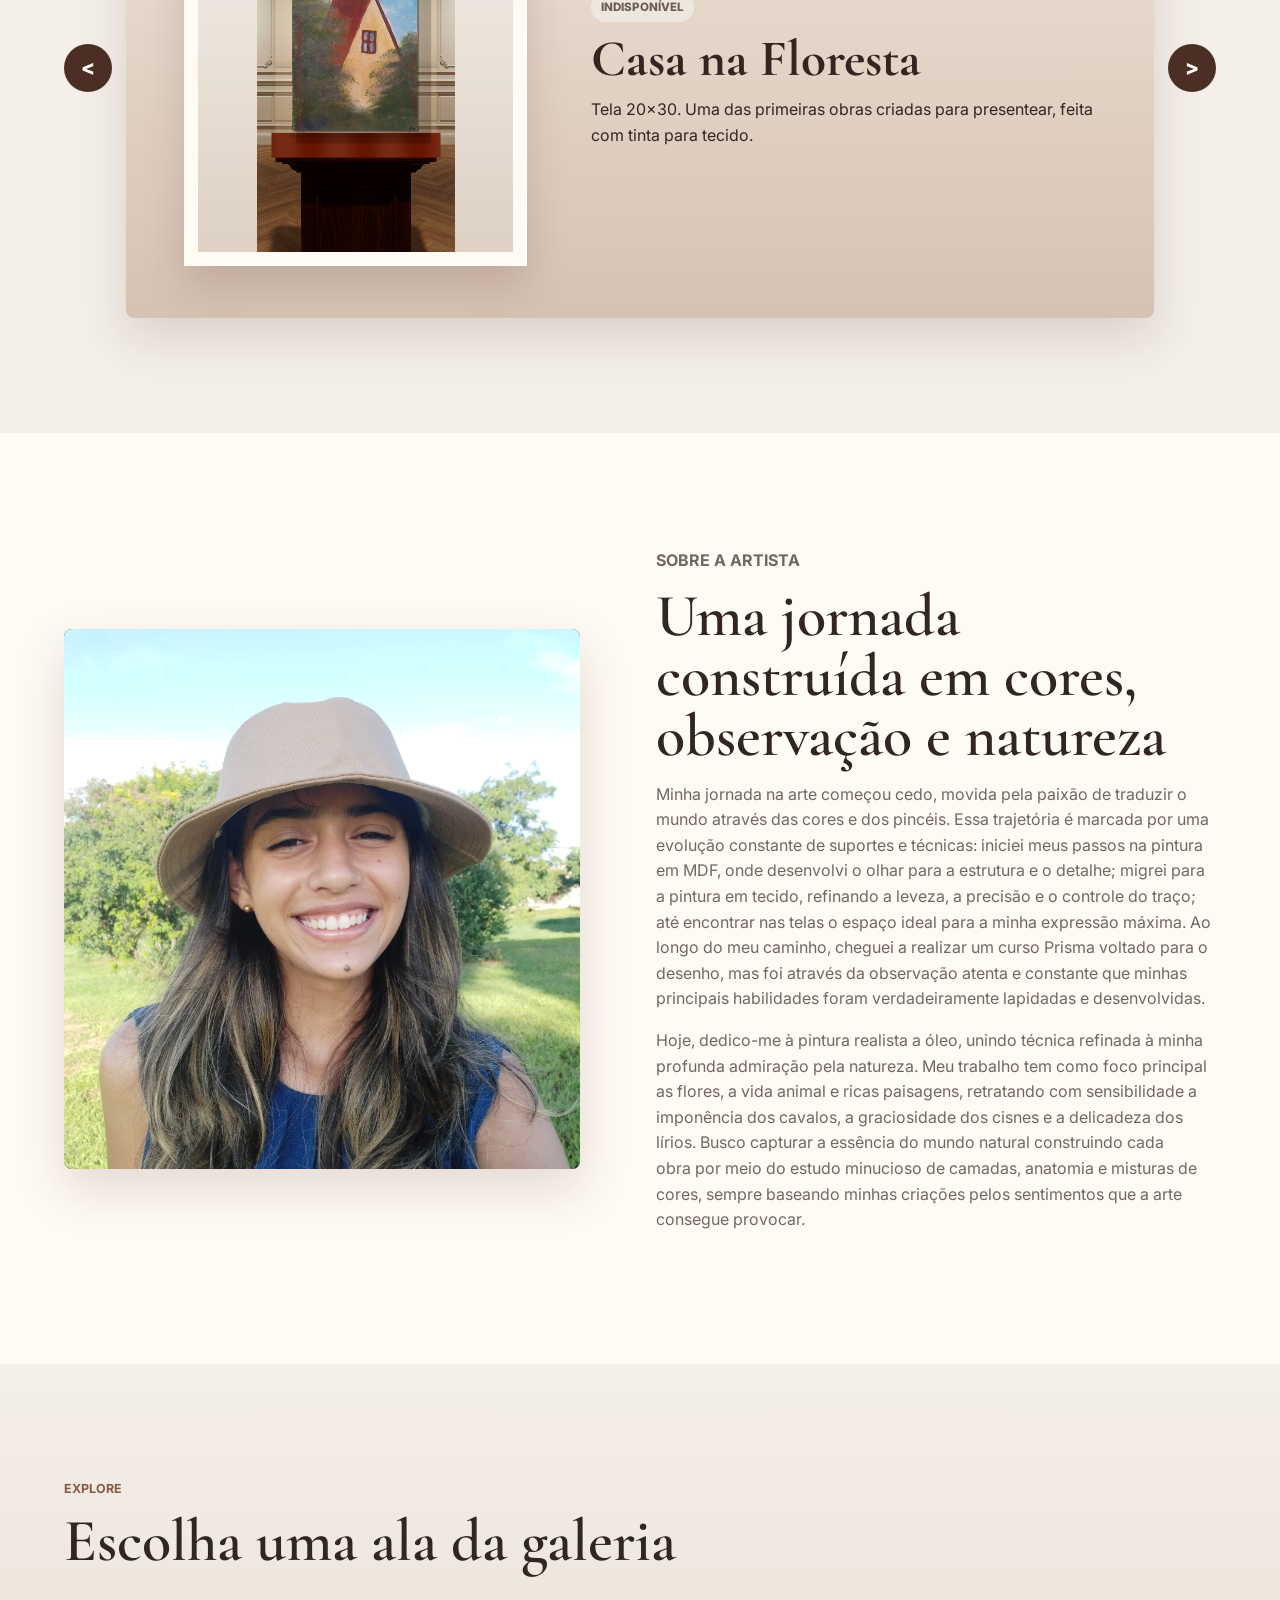
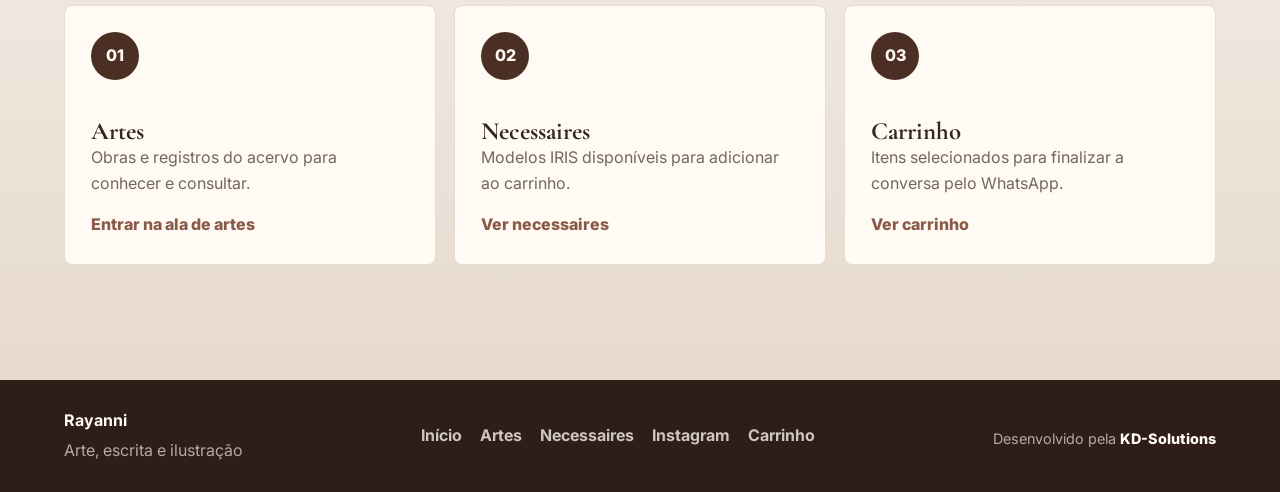
==== commit d804f7dd: "Update index.html" ====
--- a/index.html
+++ b/index.html
@@ -40,10 +40,10 @@
     <section class="museum-hero" aria-label="Galeria virtual Rayanni">
       <div class="museum-wall">
         <div class="wall-frame frame-large">
-          <img src="assets/obra-lirio-branco.jpg" alt="Obra Lírio Branco" />
+          <img src="assets/home-quadro-vertical.jpeg" alt="Quadro vertical de lírio branco" />
         </div>
         <div class="wall-frame frame-small">
-          <img src="assets/obra-cisne-do-lago.jpg" alt="Obra Cisne do Lago" />
+          <img src="assets/home-quadro-horizontal.jpeg" alt="Quadro horizontal de cisnes no lago" />
         </div>
         <div class="museum-bench" aria-hidden="true"></div>
       </div>
@@ -233,7 +233,7 @@
             <div>
               <span class="status available">Dispon&iacute;vel</span>
               <h3>Cavalo Branco</h3>
-              <p>Tela 50x80. Óleo sobre tela, envernizada.</p>
+              <p>Tela 50x80. óleo sobre tela, envernizada.</p>
             </div>
           </article>
           <article class="carousel-slide">
@@ -249,7 +249,7 @@
             <div>
               <span class="status available">Dispon&iacute;vel</span>
               <h3>Estrada Rural</h3>
-              <p>Tela 30x40. Óleo sobre tela, envernizada, primeira pintura completa usando tinta a óleo.</p>
+              <p>Tela 30x40. óleo sobre tela, envernizada, primeira pintura completa usando tinta a óleo.</p>
             </div>
           </article>
           <article class="carousel-slide">
@@ -257,7 +257,7 @@
             <div>
               <span class="status available">Dispon&iacute;vel</span>
               <h3>Cisne do Lago</h3>
-              <p>Tela 30x60. Óleo sobre tela.</p>
+              <p>Tela 30x60. óleo sobre tela.</p>
             </div>
           </article>
           <article class="carousel-slide">
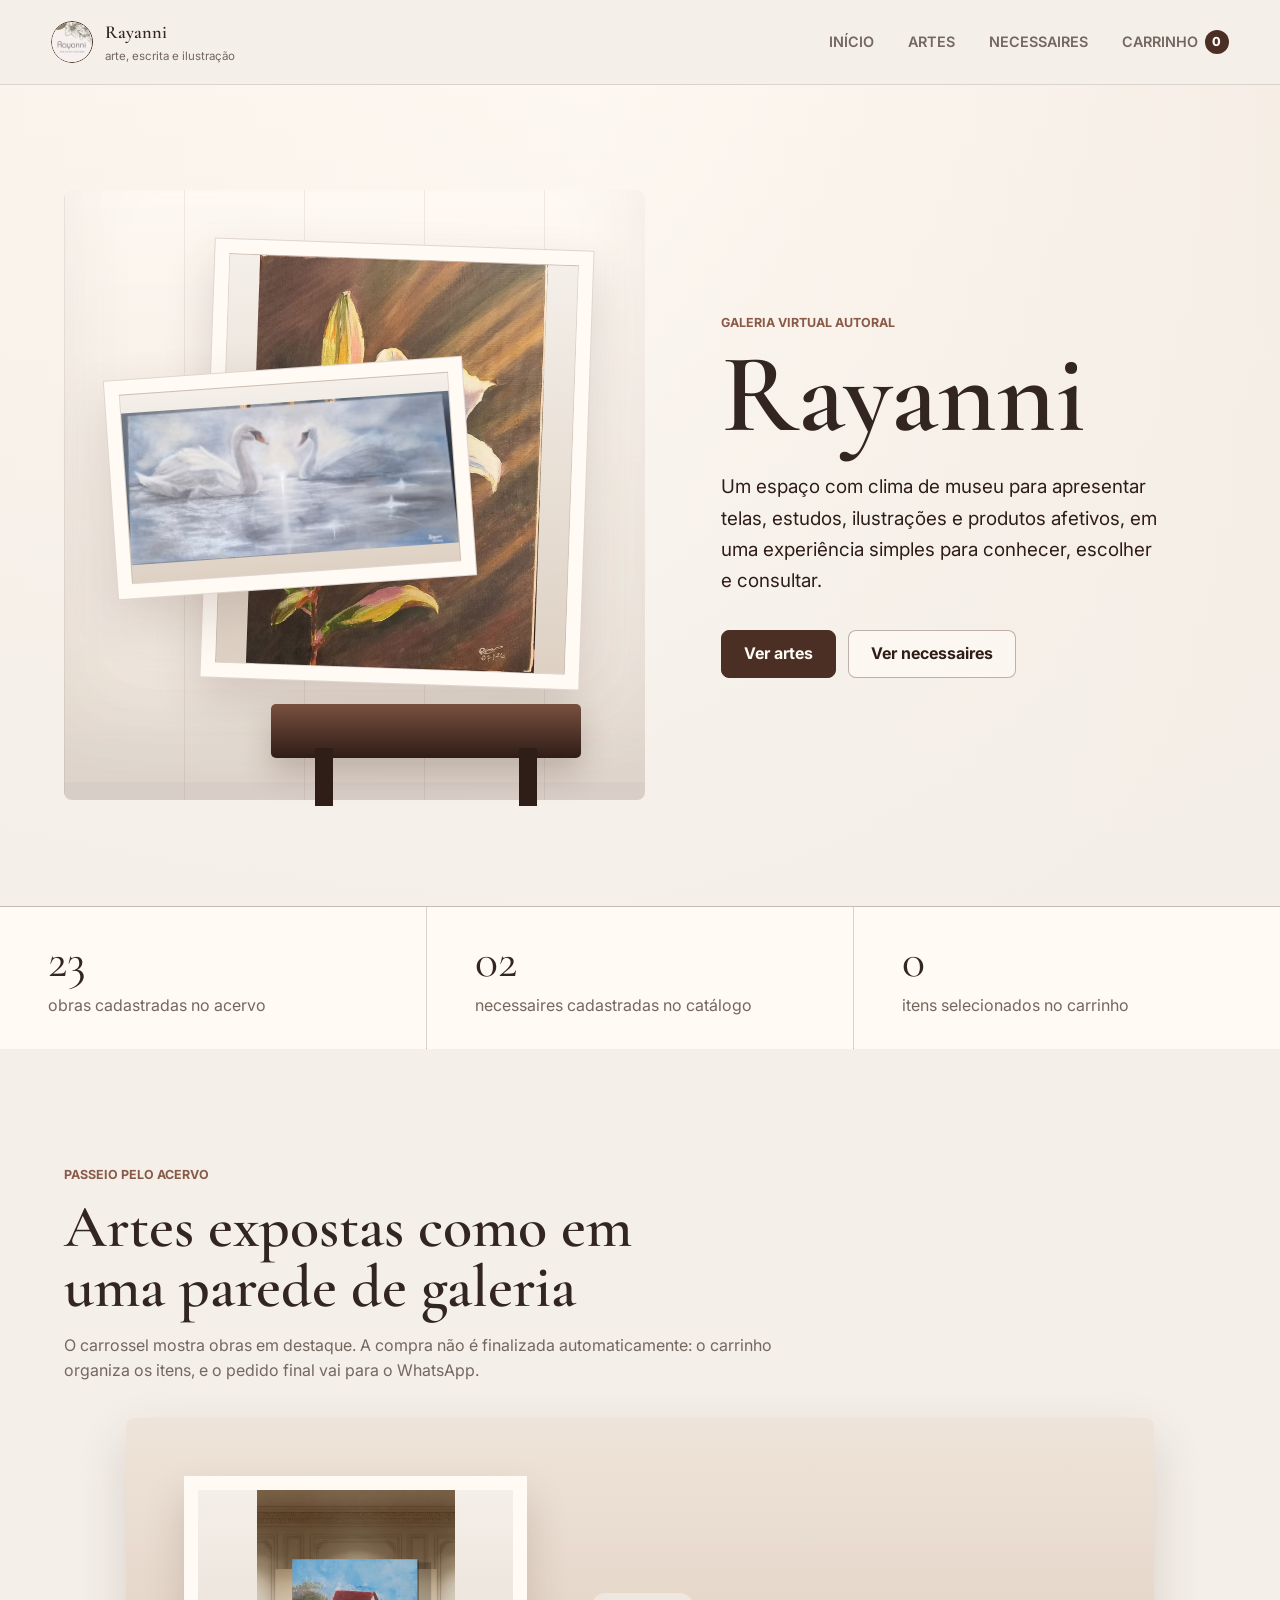
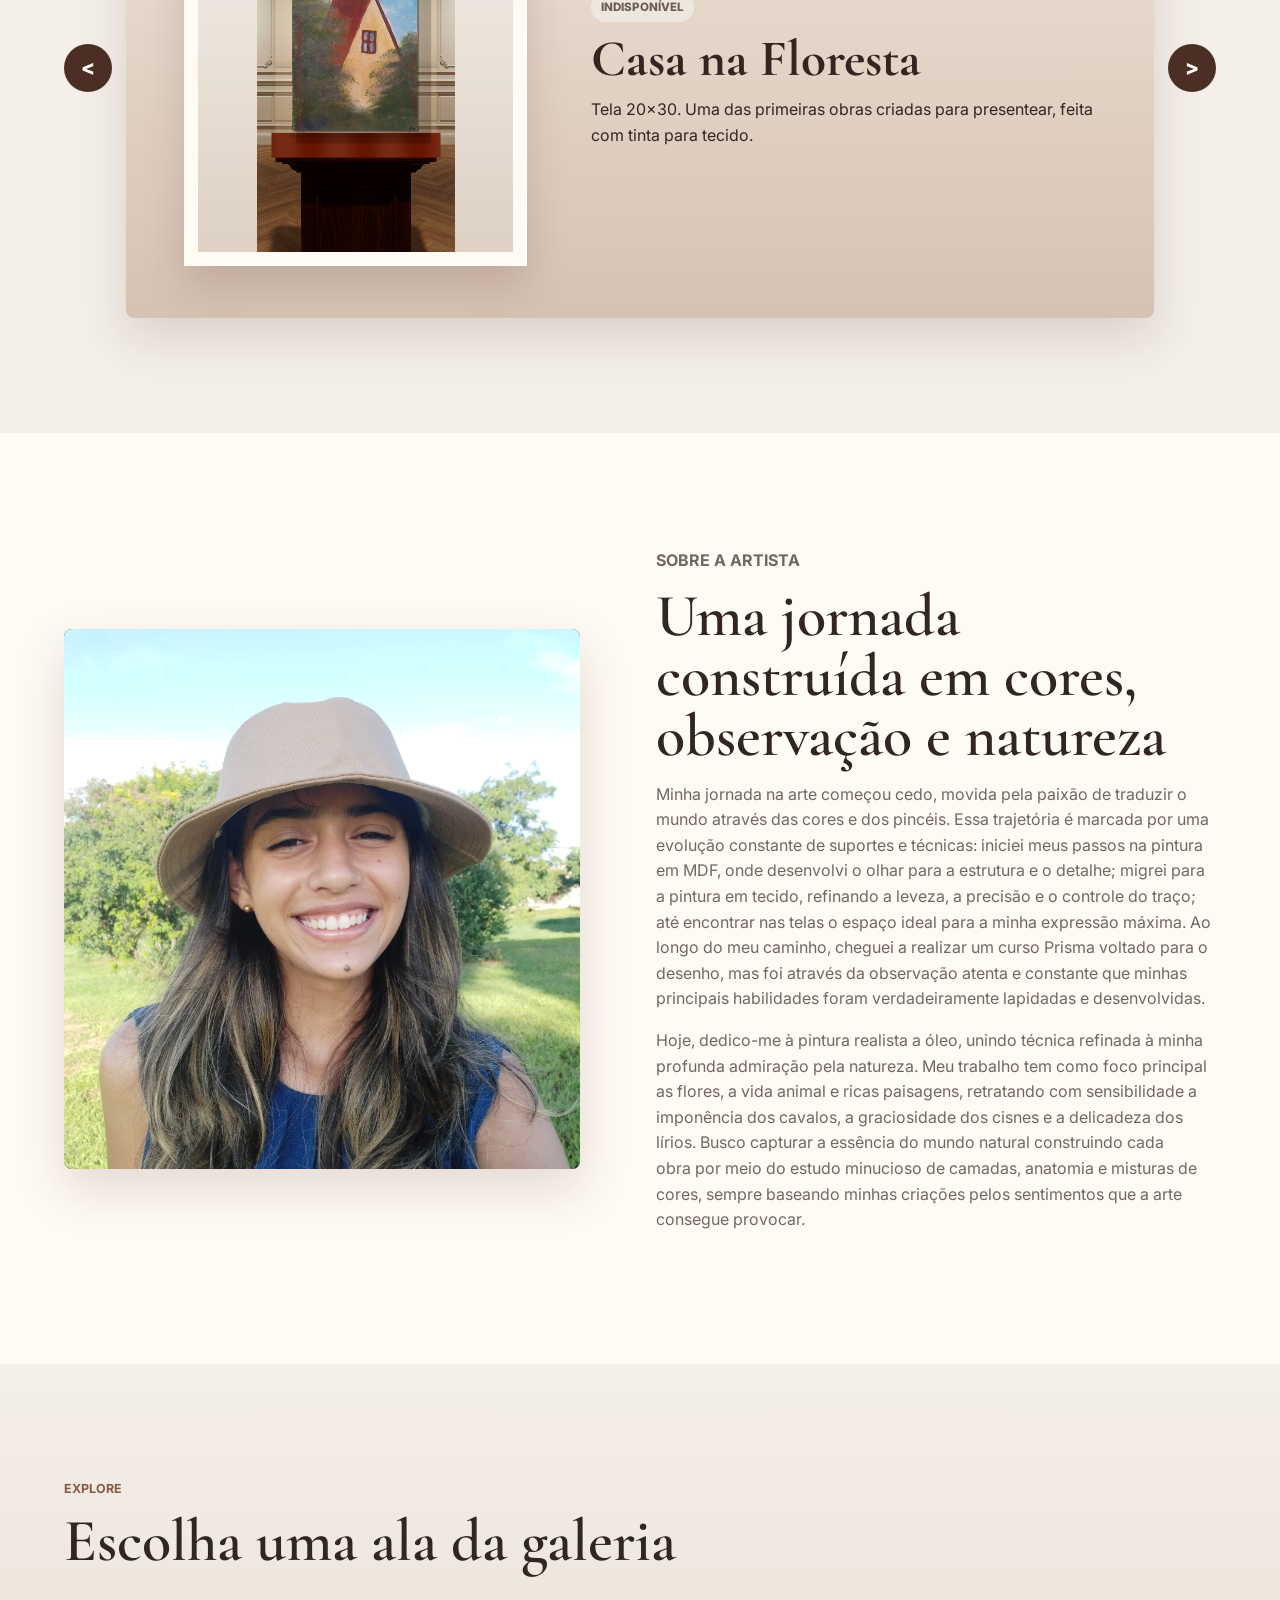
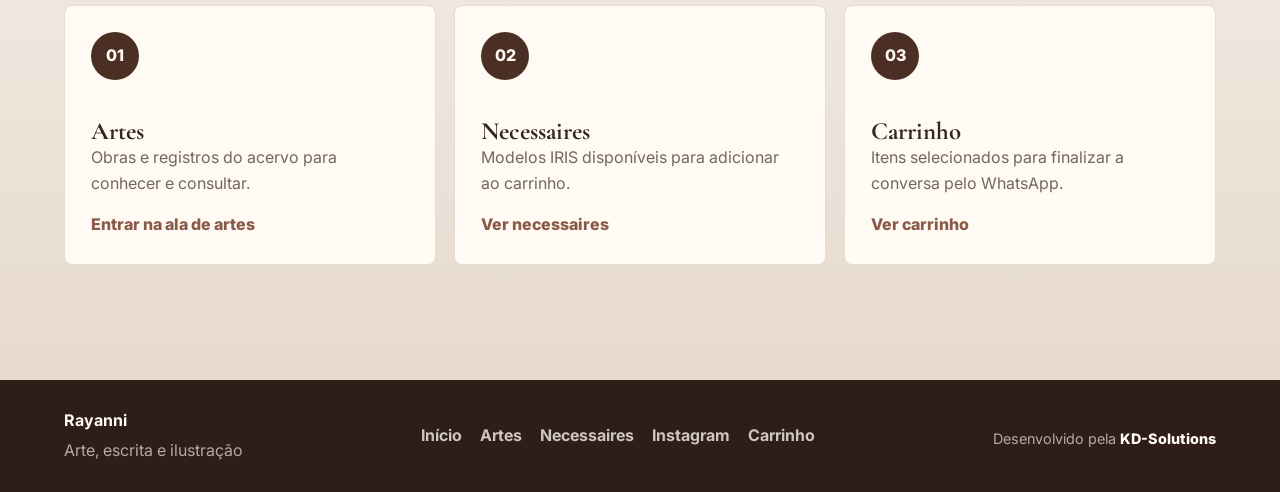
==== commit 270b5af1: "Update index.html" ====
--- a/index.html
+++ b/index.html
@@ -245,6 +245,27 @@
             </div>
           </article>
           <article class="carousel-slide">
+            <img src="assets/obra-lirio-rosa.jpg" alt="Lírio Rosa" />
+            <div>
+              <span class="status available">Novo</span>
+              <h3>Lírio Rosa</h3>
+            </div>
+          </article>
+          <article class="carousel-slide">
+            <img src="assets/obra-margaridas.jpg" alt="Margaridas" />
+            <div>
+              <span class="status available">Novo</span>
+              <h3>Margaridas</h3>
+            </div>
+          </article>
+          <article class="carousel-slide">
+            <img src="assets/obra-flores-rosas.jpg" alt="Flores Rosas" />
+            <div>
+              <span class="status available">Novo</span>
+              <h3>Flores Rosas</h3>
+            </div>
+          </article>
+          <article class="carousel-slide">
             <img src="assets/obra-estrada-rural.jpg" alt="Estrada Rural" />
             <div>
               <span class="status available">Dispon&iacute;vel</span>
--- a/css/styles.css
+++ b/css/styles.css
@@ -1,4 +1,4 @@
-﻿:root {
+:root {
   --coffee: #4b2f24;
   --coffee-deep: #2f1d17;
   --coffee-soft: #8a6557;
